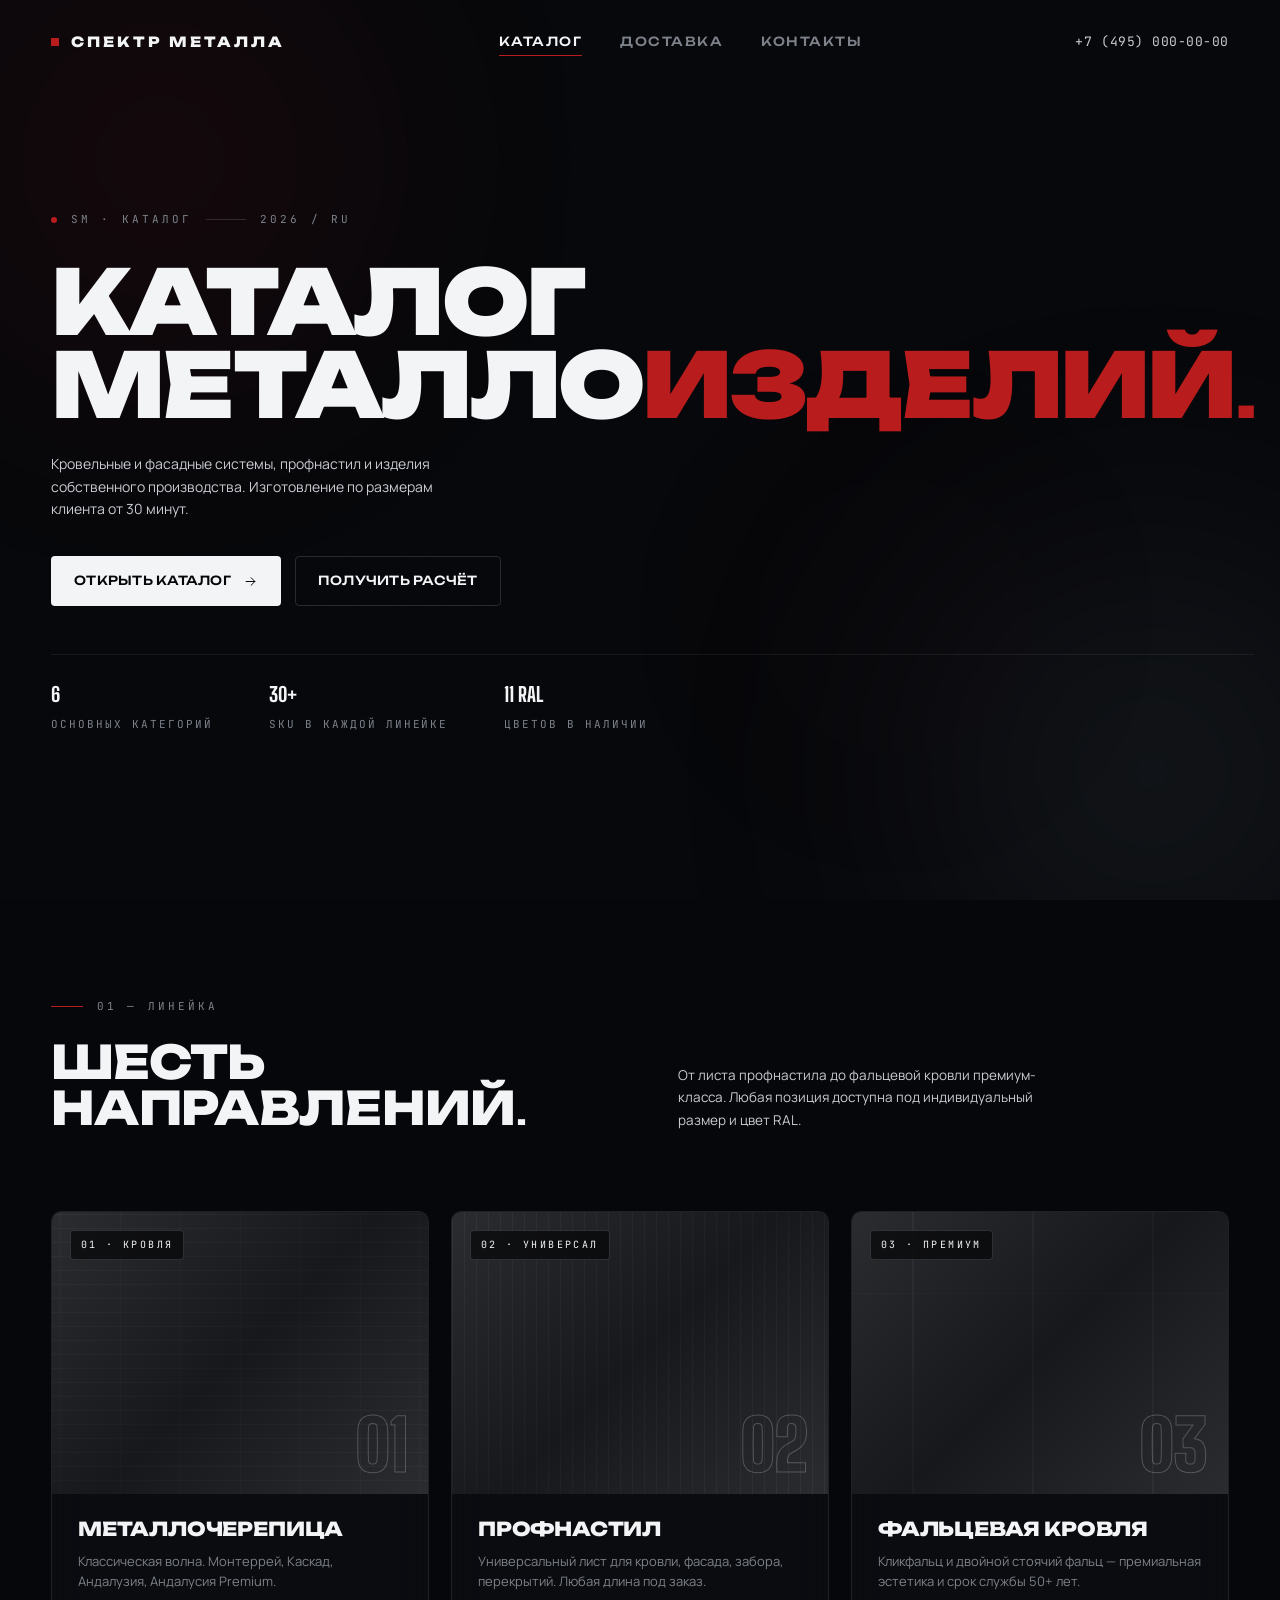
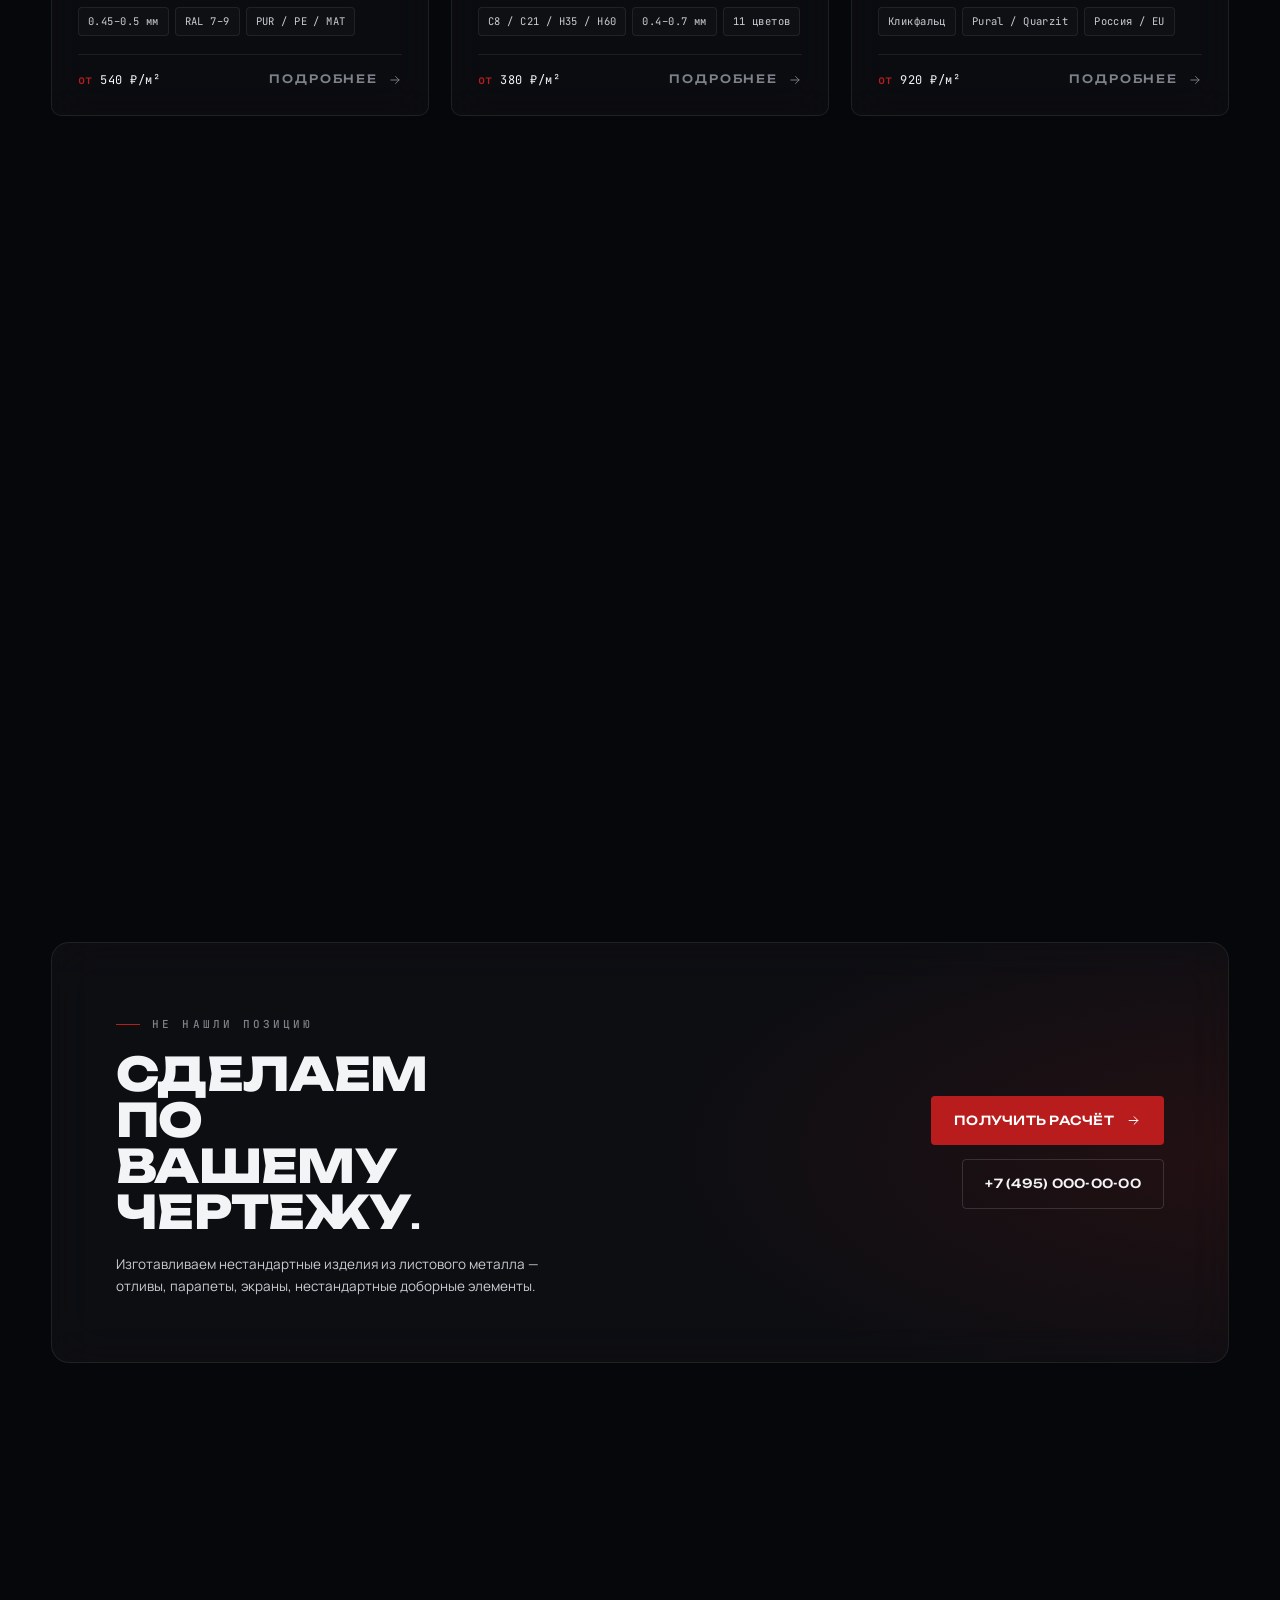
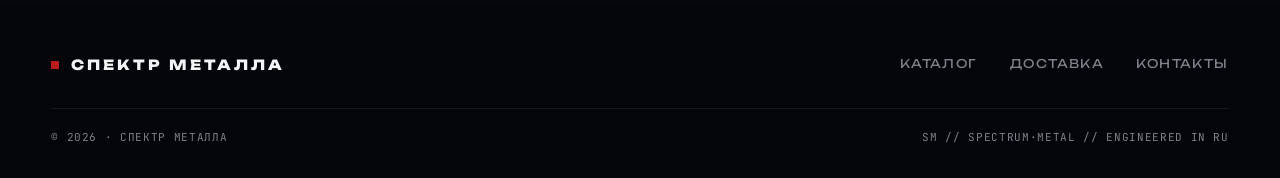
==== catalog.html @ 03350ad4 "Add files via upload" ====
<!doctype html>
<html lang="ru">
<head>
<meta charset="utf-8" />
<meta name="viewport" content="width=device-width, initial-scale=1, viewport-fit=cover" />
<meta name="theme-color" content="#06070a" />
<title>Каталог металлоизделий · Спектр Металла</title>
<meta name="description" content="Каталог: металлочерепица, профнастил, фальцевая кровля, фасадные панели, доборные элементы, водосточные системы. Собственное производство, изготовление от 30 минут." />

<link rel="preconnect" href="https://fonts.googleapis.com">
<link rel="preconnect" href="https://fonts.gstatic.com" crossorigin>
<link href="https://fonts.googleapis.com/css2?family=Big+Shoulders+Display:wght@500;700;800;900&family=Unbounded:wght@400;500;600;700&family=Manrope:wght@300;400;500;600;700&family=JetBrains+Mono:wght@400;500&display=swap" rel="stylesheet">

<style>
/* ════════════════════════════════════════════════════════════════
   ТЕМА  (синхронизируй с index.html для единого визуала)
   ════════════════════════════════════════════════════════════════ */
:root{
  /* surfaces */
  --bg-dark:            #06070a;   /* основной — глубокий почти чёрный */
  --bg-graphite:        #0f1115;   /* следующий уровень глубины */
  --bg-card:            #14171c;   /* фон glass-карточек (за блюром) */
  --bg-near-black:      #04050a;   /* footer */

  /* text */
  --text-on-dark:       #c9ccd2;
  --text-on-dark-bright:#f3f4f6;
  --text-on-dark-dim:   #7d828a;
  --text-on-dark-deep:  #4a4f57;

  /* accent */
  --accent:             #b91c1c;
  --accent-hover:       #dc2626;
  --accent-glow:        rgba(220,38,38,.35);

  /* lines */
  --line:               rgba(255,255,255,.07);
  --line-strong:        rgba(255,255,255,.14);
  --line-glass:         rgba(255,255,255,.08);

  /* type */
  --f-display:          "Big Shoulders Display","Unbounded",system-ui,sans-serif;
  --f-secondary:        "Unbounded","Manrope",system-ui,sans-serif;
  --f-body:             "Manrope",system-ui,sans-serif;
  --f-mono:             "JetBrains Mono",ui-monospace,monospace;

  /* scale */
  --gut:                clamp(20px, 4vw, 80px);
  --section-y:          clamp(80px, 11vw, 180px);
  --r-sm:               4px;
  --r-md:               10px;
  --r-lg:               18px;

  /* easing */
  --ease:               cubic-bezier(.2,.7,.2,1);
  --ease-out:           cubic-bezier(.16,1,.3,1);
}

*{box-sizing:border-box}
html,body{margin:0;padding:0}
html{scroll-behavior:smooth}
body{
  font-family:var(--f-body);font-weight:400;font-size:16px;line-height:1.55;
  color:var(--text-on-dark);
  background:var(--bg-dark);
  -webkit-font-smoothing:antialiased;-moz-osx-font-smoothing:grayscale;
  overflow-x:hidden;text-rendering:optimizeLegibility;
}
img{max-width:100%;display:block}
a{color:inherit;text-decoration:none;transition:color .25s var(--ease)}
button{font-family:inherit;cursor:pointer}

/* ─── BG: floating gradient lights + noise ─── */
.bg-stage{position:fixed;inset:0;z-index:0;pointer-events:none;overflow:hidden}
.bg-stage .glow{
  position:absolute;border-radius:50%;
  filter:blur(120px);opacity:.5;
  will-change:transform;
}
.bg-stage .g1{
  width:55vw;height:55vw;top:-15vw;left:-15vw;
  background:radial-gradient(circle, color-mix(in srgb, var(--accent) 28%, transparent), transparent 60%);
  animation:drift1 28s ease-in-out infinite;
}
.bg-stage .g2{
  width:60vw;height:60vw;bottom:-20vw;right:-20vw;
  background:radial-gradient(circle, color-mix(in srgb, #4b5563 50%, transparent), transparent 60%);
  animation:drift2 36s ease-in-out infinite;
}
.bg-stage .g3{
  width:40vw;height:40vw;top:40%;left:50%;
  background:radial-gradient(circle, color-mix(in srgb, var(--accent) 12%, transparent), transparent 70%);
  animation:drift3 44s ease-in-out infinite;
  opacity:.3;
}
@keyframes drift1{
  0%,100%{transform:translate(0,0) scale(1)}
  50%{transform:translate(8vw,6vw) scale(1.1)}
}
@keyframes drift2{
  0%,100%{transform:translate(0,0) scale(1)}
  50%{transform:translate(-6vw,-4vw) scale(.95)}
}
@keyframes drift3{
  0%,100%{transform:translate(-50%,-50%) scale(1)}
  50%{transform:translate(-40%,-60%) scale(1.15)}
}

body::after{
  content:"";position:fixed;inset:0;z-index:1;pointer-events:none;
  opacity:.06;mix-blend-mode:overlay;
  background-image:url("data:image/svg+xml;utf8,<svg xmlns='http://www.w3.org/2000/svg' width='160' height='160'><filter id='n'><feTurbulence baseFrequency='0.9' numOctaves='2' stitchTiles='stitch'/><feColorMatrix values='0 0 0 0 1  0 0 0 0 1  0 0 0 0 1  0 0 0 .85 0'/></filter><rect width='160' height='160' filter='url(%23n)'/></svg>");
}

.shell{position:relative;z-index:2}
.container{max-width:1440px;margin:0 auto;padding:0 var(--gut)}

/* ─── TYPE ─── */
h1,h2,h3,h4{margin:0;color:var(--text-on-dark-bright);font-weight:600;letter-spacing:-.015em}
h1{
  font-family:var(--f-display);font-weight:900;
  font-size:clamp(40px, 7vw, 104px);line-height:.92;letter-spacing:-.03em;text-transform:uppercase;
}
h2{
  font-family:var(--f-display);font-weight:800;
  font-size:clamp(28px, 3.6vw, 56px);line-height:1;letter-spacing:-.015em;text-transform:uppercase;
}
h3{font-family:var(--f-secondary);font-size:clamp(16px, 1.4vw, 19px);line-height:1.25;font-weight:500}
p{margin:0}

.eyebrow{
  display:inline-flex;align-items:center;gap:12px;
  font-family:var(--f-mono);text-transform:uppercase;font-size:11px;letter-spacing:.28em;
  color:var(--text-on-dark-dim);font-weight:500;
}
.eyebrow::before{content:"";width:24px;height:1px;background:var(--accent)}

.lead{
  font-size:clamp(13.5px,1vw,15.5px);line-height:1.65;max-width:54ch;font-weight:400;
  color:var(--text-on-dark);
}

/* ─── BUTTONS ─── */
.btn{
  position:relative;display:inline-flex;align-items:center;gap:12px;
  padding:14px 22px;border-radius:var(--r-sm);
  font-family:var(--f-secondary);font-weight:500;font-size:12.5px;letter-spacing:.02em;
  border:1px solid transparent;outline:none;
  transition:background .3s var(--ease), color .3s var(--ease), border-color .3s var(--ease), transform .3s var(--ease);
  white-space:nowrap;text-decoration:none;text-transform:uppercase;
}
.btn svg{width:15px;height:15px;flex:0 0 auto;transition:transform .3s var(--ease)}
.btn:hover svg{transform:translateX(3px)}
.btn-primary{background:var(--text-on-dark-bright);color:var(--bg-dark)}
.btn-primary:hover{background:#fff;transform:translateY(-1px)}
.btn-ghost{background:transparent;color:var(--text-on-dark-bright);border-color:var(--line-strong)}
.btn-ghost:hover{border-color:var(--text-on-dark-bright)}
.btn-accent{background:var(--accent);color:#fff}
.btn-accent:hover{background:var(--accent-hover);transform:translateY(-1px)}
.btn-sm{padding:11px 16px;font-size:11.5px}

/* ─── HEADER ─── */
.header{
  position:fixed;top:0;left:0;right:0;z-index:50;padding:22px 0;
  background:transparent;border-bottom:1px solid transparent;
  transition:padding .3s var(--ease), background .3s var(--ease), border-color .3s var(--ease);
}
.header.scrolled{
  padding:14px 0;background:rgba(6,7,10,.78);
  backdrop-filter:blur(16px) saturate(140%);-webkit-backdrop-filter:blur(16px) saturate(140%);
  border-bottom-color:var(--line);
}
.nav{display:flex;align-items:center;justify-content:space-between;gap:24px}
.wordmark{
  font-family:var(--f-display);font-weight:800;font-size:14px;
  letter-spacing:.22em;color:var(--text-on-dark-bright);text-transform:uppercase;
  display:inline-flex;align-items:center;gap:12px;
}
.wordmark::before{content:"";width:8px;height:8px;background:var(--accent);display:inline-block}
.nav-list{display:flex;align-items:center;gap:2px;list-style:none;margin:0;padding:0}
.nav-list a{
  display:inline-block;padding:10px 18px;font-family:var(--f-secondary);
  font-size:12.5px;font-weight:500;color:var(--text-on-dark-dim);
  letter-spacing:.12em;text-transform:uppercase;
}
.nav-list a:hover, .nav-list a.active{color:var(--text-on-dark-bright)}
.nav-list a.active{position:relative}
.nav-list a.active::after{
  content:"";position:absolute;left:18px;right:18px;bottom:5px;height:1px;background:var(--accent);
}
.nav-tel{font-family:var(--f-mono);font-size:13px;color:var(--text-on-dark);letter-spacing:.04em}
.nav-tel:hover{color:var(--text-on-dark-bright)}
.burger{display:none;background:transparent;border:1px solid var(--line-strong);width:42px;height:42px;border-radius:var(--r-sm);color:var(--text-on-dark-bright);align-items:center;justify-content:center}
.burger svg{width:18px;height:18px}

/* ════════════════════════════════════════════════════════════════
   HERO
   ════════════════════════════════════════════════════════════════ */
.hero{
  position:relative;padding:clamp(140px,16vw,220px) 0 clamp(72px,9vw,120px);
  min-height:88vh;display:flex;align-items:center;
}
.hero-inner{
  position:relative;display:grid;grid-template-columns:1.15fr .85fr;
  gap:clamp(40px,7vw,100px);align-items:center;width:100%;
}
.hero-text{position:relative;z-index:3}
.hero-label{
  display:inline-flex;align-items:center;gap:14px;
  font-family:var(--f-mono);font-size:11px;letter-spacing:.28em;
  color:var(--text-on-dark-dim);text-transform:uppercase;margin-bottom:32px;
}
.hero-label .dot{width:6px;height:6px;background:var(--accent);border-radius:50%}
.hero-label .bar{width:40px;height:1px;background:var(--line-strong)}
.hero-title{margin:0 0 28px;color:var(--text-on-dark-bright)}
.hero-title em{font-style:normal;color:var(--accent)}
.hero-desc{
  font-family:var(--f-body);font-size:clamp(14px,.95vw,16px);
  color:var(--text-on-dark);max-width:48ch;line-height:1.6;margin-bottom:36px;
}
.hero-actions{display:flex;flex-wrap:wrap;gap:14px;margin-bottom:48px}
.hero-stats{
  display:flex;gap:24px 56px;flex-wrap:wrap;
  padding-top:24px;border-top:1px solid var(--line);
}
.hero-stats span{display:flex;flex-direction:column;gap:6px;font-family:var(--f-mono);font-size:11px;letter-spacing:.18em;color:var(--text-on-dark-dim);text-transform:uppercase}
.hero-stats b{
  font-family:var(--f-display);font-weight:800;font-size:20px;
  color:var(--text-on-dark-bright);text-transform:none;letter-spacing:-.005em;
}

/* hero viz — industrial render (CSS only) */
.hero-viz{
  position:relative;aspect-ratio:4/5;width:100%;max-width:520px;justify-self:end;
  border-radius:var(--r-md);overflow:hidden;
  box-shadow:0 30px 80px -30px rgba(0,0,0,.7), 0 0 0 1px var(--line);
  will-change:transform;
}
.hero-viz .plate{
  position:absolute;inset:0;
  background:
    linear-gradient(135deg,#2a2c30 0%,#16181c 28%,#34373c 50%,#16181c 72%,#2a2c30 100%);
}
.hero-viz .plate::before{
  content:"";position:absolute;inset:0;
  background:repeating-linear-gradient(90deg, rgba(255,255,255,.04) 0 1px, transparent 1px 3px, rgba(0,0,0,.06) 3px 4px, transparent 4px 6px);
  mix-blend-mode:overlay;opacity:.7;
}
.hero-viz .plate::after{
  content:"";position:absolute;inset:0;
  background:linear-gradient(115deg, transparent 30%, rgba(255,255,255,.04) 47%, rgba(255,255,255,.12) 50%, rgba(255,255,255,.04) 53%, transparent 65%);
  transform:translateX(-110%);
  animation:metalSweep 14s var(--ease) infinite;animation-delay:3s;
}
@keyframes metalSweep{0%,28%{transform:translateX(-110%)}60%,100%{transform:translateX(110%)}}
.hero-viz .accent-bar{position:absolute;left:0;top:0;bottom:0;width:3px;background:var(--accent)}
.hero-viz .edge-top{position:absolute;left:0;right:0;top:0;height:1px;background:linear-gradient(90deg,transparent,rgba(255,255,255,.25) 30%,rgba(255,255,255,.25) 70%,transparent)}
.hero-viz .edge-bot{position:absolute;left:0;right:0;bottom:0;height:1px;background:rgba(0,0,0,.5)}

/* corners */
.hero-viz .corner{position:absolute;width:14px;height:14px;border-color:var(--text-on-dark-bright);opacity:.5}
.hero-viz .corner.tl{top:12px;left:12px;border-top:1px solid;border-left:1px solid}
.hero-viz .corner.tr{top:12px;right:12px;border-top:1px solid;border-right:1px solid}
.hero-viz .corner.bl{bottom:12px;left:12px;border-bottom:1px solid;border-left:1px solid}
.hero-viz .corner.br{bottom:12px;right:12px;border-bottom:1px solid;border-right:1px solid}

.hero-viz .label{position:absolute;font-family:var(--f-mono);font-size:10px;color:rgba(255,255,255,.55);letter-spacing:.24em;text-transform:uppercase}
.hero-viz .label.tl{top:24px;left:32px}
.hero-viz .label.tr{top:24px;right:24px;text-align:right}
.hero-viz .label.bl{bottom:24px;left:32px}
.hero-viz .label.br{bottom:24px;right:24px;text-align:right}

.hero-viz .stamp{
  position:absolute;left:50%;top:50%;transform:translate(-50%,-50%);
  font-family:var(--f-display);font-weight:900;font-size:clamp(36px,5.5vw,80px);
  letter-spacing:.04em;text-transform:uppercase;color:transparent;
  -webkit-text-stroke:1px rgba(255,255,255,.22);text-stroke:1px rgba(255,255,255,.22);
}
.hero-viz .stamp small{display:block;font-size:.22em;letter-spacing:.3em;-webkit-text-stroke:.5px rgba(255,255,255,.4);margin-top:8px}

/* ════════════════════════════════════════════════════════════════
   CATEGORIES GRID
   ════════════════════════════════════════════════════════════════ */
.section{position:relative;padding:var(--section-y) 0}
.section-head{
  display:grid;grid-template-columns:1fr 1fr;gap:clamp(32px,6vw,96px);
  align-items:end;margin-bottom:clamp(48px,7vw,80px);
}
.section-head h2{max-width:14ch}
.section-head .lead{max-width:46ch}
.section-index{
  font-family:var(--f-mono);font-size:11px;letter-spacing:.28em;
  color:var(--text-on-dark-dim);text-transform:uppercase;
  display:inline-flex;align-items:center;gap:14px;margin-bottom:24px;
}
.section-index::before{content:"";width:32px;height:1px;background:var(--accent)}

.grid-cats{
  display:grid;grid-template-columns:repeat(3,1fr);gap:22px;
}

.product{
  position:relative;display:flex;flex-direction:column;
  border-radius:var(--r-md);
  overflow:hidden;
  background:rgba(255,255,255,.025);
  backdrop-filter:blur(20px) saturate(140%);
  -webkit-backdrop-filter:blur(20px) saturate(140%);
  border:1px solid var(--line-glass);
  text-decoration:none;color:inherit;
  transition:transform .5s var(--ease-out), border-color .5s var(--ease-out), background .5s var(--ease-out);
  will-change:transform;
}
.product:hover{
  border-color:color-mix(in srgb, var(--accent) 45%, transparent);
  background:rgba(255,255,255,.04);
}
.product::after{
  /* красный glow при hover */
  content:"";position:absolute;inset:-1px;border-radius:inherit;pointer-events:none;
  box-shadow:0 0 0 0 var(--accent-glow);
  transition:box-shadow .5s var(--ease-out);
}
.product:hover::after{box-shadow:0 20px 60px -20px var(--accent-glow), 0 0 0 1px color-mix(in srgb, var(--accent) 30%, transparent)}

.product-image{
  position:relative;aspect-ratio:4/3;overflow:hidden;
  background:linear-gradient(135deg,#2a2c30 0%,#16181c 50%,#2a2c30 100%);
}
.product-image::before{
  /* специфический паттерн каждой категории через background-position */
  content:"";position:absolute;inset:0;
  background-image:var(--pattern, none);
  background-size:var(--pattern-size, 40px 40px);
  background-position:center;
  opacity:.4;mix-blend-mode:overlay;
  transition:transform .8s var(--ease-out), opacity .6s var(--ease);
}
.product-image::after{
  /* sweep при загрузке */
  content:"";position:absolute;inset:0;
  background:linear-gradient(115deg, transparent 35%, rgba(255,255,255,.06) 50%, transparent 65%);
  transform:translateX(-110%);transition:transform .8s var(--ease-out);
}
.product:hover .product-image::before{transform:scale(1.08);opacity:.6}
.product:hover .product-image::after{transform:translateX(110%)}

.product-image .tag{
  position:absolute;top:18px;left:18px;
  font-family:var(--f-mono);font-size:10px;letter-spacing:.24em;
  color:var(--text-on-dark-bright);text-transform:uppercase;
  padding:6px 10px;background:rgba(0,0,0,.6);backdrop-filter:blur(8px);
  border:1px solid var(--line-strong);border-radius:var(--r-sm);
}
.product-image .num{
  position:absolute;bottom:18px;right:22px;
  font-family:var(--f-display);font-weight:900;font-size:clamp(48px,5.5vw,80px);
  line-height:.85;color:transparent;
  -webkit-text-stroke:1px rgba(255,255,255,.22);text-stroke:1px rgba(255,255,255,.22);
  letter-spacing:-.03em;pointer-events:none;
}

.product-body{
  padding:24px 26px 26px;display:flex;flex-direction:column;gap:12px;flex:1;
}
.product-name{
  font-family:var(--f-display);font-weight:800;font-size:clamp(18px,1.5vw,22px);
  line-height:1.1;color:var(--text-on-dark-bright);text-transform:uppercase;letter-spacing:-.01em;
}
.product-desc{font-size:13px;color:var(--text-on-dark-dim);line-height:1.55;flex:1}
.product-specs{
  display:flex;flex-wrap:wrap;gap:6px;margin-top:4px;
}
.product-specs span{
  font-family:var(--f-mono);font-size:10.5px;letter-spacing:.04em;
  color:var(--text-on-dark);padding:5px 9px;
  border:1px solid var(--line);border-radius:var(--r-sm);
  background:rgba(255,255,255,.02);
}
.product-foot{
  display:flex;justify-content:space-between;align-items:center;gap:14px;
  padding-top:16px;margin-top:6px;border-top:1px solid var(--line);
}
.product-price{font-family:var(--f-mono);font-size:12px;color:var(--text-on-dark-bright);letter-spacing:.04em}
.product-price b{color:var(--accent);font-weight:500}
.product-cta{
  display:inline-flex;align-items:center;gap:10px;
  font-family:var(--f-secondary);font-size:11.5px;font-weight:500;
  letter-spacing:.16em;text-transform:uppercase;color:var(--text-on-dark-dim);
  transition:color .3s var(--ease), gap .3s var(--ease);
}
.product:hover .product-cta{color:var(--accent-hover);gap:14px}
.product-cta svg{width:14px;height:14px}

/* паттерны категорий */
.p-tile-roofing{
  --pattern:repeating-linear-gradient(0deg, transparent 0 12px, rgba(255,255,255,.4) 12px 13px, transparent 13px 14px),
    repeating-linear-gradient(90deg, transparent 0 30px, rgba(255,255,255,.3) 30px 31px, transparent 31px 32px);
  --pattern-size:60px 28px;
}
.p-tile-corrugated{
  --pattern:repeating-linear-gradient(90deg, rgba(255,255,255,.5) 0 1px, transparent 1px 12px);
  --pattern-size:auto;
}
.p-tile-seam{
  --pattern:repeating-linear-gradient(90deg, transparent 0 60px, rgba(255,255,255,.5) 60px 62px, transparent 62px 120px),
    repeating-linear-gradient(0deg, transparent 0 200px, rgba(255,255,255,.3) 200px 201px);
  --pattern-size:auto;
}
.p-tile-facade{
  --pattern:repeating-linear-gradient(0deg, rgba(255,255,255,.4) 0 1px, transparent 1px 40px),
    repeating-linear-gradient(90deg, rgba(255,255,255,.4) 0 1px, transparent 1px 120px);
  --pattern-size:auto;
}
.p-tile-bend{
  --pattern:linear-gradient(135deg, transparent 40%, rgba(255,255,255,.4) 40%, rgba(255,255,255,.4) 41%, transparent 41%, transparent 49%, rgba(255,255,255,.5) 49%, rgba(255,255,255,.5) 50%, transparent 50%);
  --pattern-size:80px 80px;
}
.p-tile-gutter{
  --pattern:radial-gradient(ellipse 80% 30% at 50% 100%, rgba(255,255,255,.5) 0%, transparent 60%);
  --pattern-size:auto;
}

/* ════════════════════════════════════════════════════════════════
   FINAL CTA
   ════════════════════════════════════════════════════════════════ */
.final-cta{
  position:relative;padding:clamp(64px,8vw,120px) 0;
  margin-bottom:var(--section-y);
}
.final-cta-card{
  position:relative;
  border-radius:var(--r-lg);overflow:hidden;
  background:rgba(255,255,255,.03);
  backdrop-filter:blur(24px) saturate(140%);-webkit-backdrop-filter:blur(24px) saturate(140%);
  border:1px solid var(--line-glass);
  padding:clamp(40px,5vw,72px);
  display:grid;grid-template-columns:1.2fr .8fr;gap:48px;align-items:center;
}
.final-cta-card::before{
  content:"";position:absolute;inset:0;pointer-events:none;
  background:radial-gradient(80% 100% at 100% 50%, color-mix(in srgb, var(--accent) 12%, transparent), transparent 60%);
}
.final-cta-card h2{margin:18px 0 18px;max-width:14ch}
.final-cta-actions{display:flex;flex-wrap:wrap;gap:14px;justify-content:flex-end}

/* ════════════════════════════════════════════════════════════════
   FOOTER
   ════════════════════════════════════════════════════════════════ */
.footer{background:var(--bg-near-black);color:var(--text-on-dark-dim);padding:48px 0 32px;position:relative;z-index:2}
.footer-row{display:flex;justify-content:space-between;align-items:center;gap:24px;flex-wrap:wrap}
.footer-nav{display:flex;gap:32px;flex-wrap:wrap;list-style:none;padding:0;margin:0;font-family:var(--f-secondary);font-size:12px;letter-spacing:.12em;text-transform:uppercase}
.footer-nav a{color:var(--text-on-dark-dim)}
.footer-nav a:hover{color:var(--text-on-dark-bright)}
.footer-bot{margin-top:32px;padding-top:20px;border-top:1px solid var(--line);display:flex;justify-content:space-between;align-items:center;gap:24px;flex-wrap:wrap;font-size:11px;color:var(--text-on-dark-dim);font-family:var(--f-mono);letter-spacing:.06em;text-transform:uppercase}

/* ─── REVEAL ─── */
.reveal{opacity:0;transform:translateY(28px);transition:opacity 1.2s var(--ease-out), transform 1.2s var(--ease-out)}
.reveal.in{opacity:1;transform:translateY(0)}
.reveal.d1{transition-delay:.1s}.reveal.d2{transition-delay:.2s}.reveal.d3{transition-delay:.3s}
.reveal.d4{transition-delay:.4s}.reveal.d5{transition-delay:.5s}

/* progress */
.progress{position:fixed;top:0;left:0;right:0;height:1px;z-index:60;pointer-events:none}
.progress span{display:block;height:100%;width:0;background:var(--accent);transition:width .15s linear}

/* ─── RESPONSIVE ─── */
@media (max-width:1100px){
  .grid-cats{grid-template-columns:repeat(2,1fr)}
  .hero-inner,.final-cta-card,.section-head{grid-template-columns:1fr;gap:40px}
  .hero-viz{justify-self:start;max-width:460px}
  .final-cta-actions{justify-content:flex-start}
}
@media (max-width:720px){
  .nav-list,.nav-tel{display:none}
  .burger{display:inline-flex}
  .grid-cats{grid-template-columns:1fr}
  .hero{padding-top:120px;min-height:auto}
  .hero-stats{flex-direction:column;gap:14px}
  .footer-row{flex-direction:column;align-items:flex-start;gap:20px}
}
@media (prefers-reduced-motion:reduce){
  *,*::before,*::after{animation-duration:.001ms !important;transition-duration:.001ms !important}
}
</style>
</head>
<body>

<div class="bg-stage" aria-hidden="true">
  <div class="glow g1"></div>
  <div class="glow g2"></div>
  <div class="glow g3"></div>
</div>

<div class="progress" aria-hidden="true"><span id="progressBar"></span></div>

<!-- HEADER -->
<header class="header" id="header">
  <div class="container nav">
    <a href="index.html" class="wordmark">Спектр Металла</a>
    <nav>
      <ul class="nav-list">
        <li><a href="catalog.html" class="active">Каталог</a></li>
        <li><a href="delivery.html">Доставка</a></li>
        <li><a href="contacts.html">Контакты</a></li>
      </ul>
    </nav>
    <div style="display:flex;align-items:center;gap:20px">
      <a href="tel:+74950000000" class="nav-tel">+7 (495) 000-00-00</a>
      <button class="burger" aria-label="Меню">
        <svg viewBox="0 0 24 24" fill="none" stroke="currentColor" stroke-width="1.6" stroke-linecap="round"><path d="M4 7h16M4 12h16M4 17h16"/></svg>
      </button>
    </div>
  </div>
</header>


<main class="shell" id="top">

  <!-- ════════ HERO ════════ -->
  <section class="hero">
    <div class="container hero-inner">

      <div class="hero-text reveal">
        <div class="hero-label">
          <span class="dot"></span>
          <span>SM · Каталог</span>
          <span class="bar"></span>
          <span>2026 / RU</span>
        </div>
        <h1 class="hero-title">
          Каталог<br/>металло<em>изделий.</em>
        </h1>
        <p class="hero-desc">
          Кровельные и фасадные системы, профнастил и изделия собственного производства. Изготовление по размерам клиента от 30 минут.
        </p>
        <div class="hero-actions">
          <a href="#categories" class="btn btn-primary">
            Открыть каталог
            <svg viewBox="0 0 24 24" fill="none" stroke="currentColor" stroke-width="1.6" stroke-linecap="round" stroke-linejoin="round"><path d="M5 12h14M13 6l6 6-6 6"/></svg>
          </a>
          <a href="contacts.html" class="btn btn-ghost">Получить расчёт</a>
        </div>

        <div class="hero-stats">
          <span><b>6</b>основных категорий</span>
          <span><b>30+</b>SKU в каждой линейке</span>
          <span><b>11 RAL</b>цветов в наличии</span>
        </div>
      </div>

      <div class="hero-viz" id="heroViz" aria-hidden="true">
        <div class="plate"></div>
        <div class="edge-top"></div>
        <div class="edge-bot"></div>
        <div class="accent-bar"></div>
        <span class="corner tl"></span><span class="corner tr"></span>
        <span class="corner bl"></span><span class="corner br"></span>
        <span class="label tl">SM / Каталог</span>
        <span class="label tr">06 категорий<br/>Премиум</span>
        <span class="label bl">Собственное<br/>производство</span>
        <span class="label br">2026 / RU</span>
        <span class="stamp">SM<small>Spectrum · Metal</small></span>
      </div>

    </div>
  </section>


  <!-- ════════ CATEGORIES ════════ -->
  <section class="section" id="categories">
    <div class="container">
      <div class="section-head">
        <div>
          <div class="section-index">01 — Линейка</div>
          <h2 class="reveal">Шесть<br/>направлений.</h2>
        </div>
        <p class="lead reveal d2">От листа профнастила до фальцевой кровли премиум-класса. Любая позиция доступна под индивидуальный размер и цвет RAL.</p>
      </div>

      <div class="grid-cats">

        <a href="contacts.html" class="product reveal">
          <div class="product-image p-tile-roofing">
            <span class="tag">01 · Кровля</span>
            <span class="num">01</span>
          </div>
          <div class="product-body">
            <div class="product-name">Металлочерепица</div>
            <p class="product-desc">Классическая волна. Монтеррей, Каскад, Андалузия, Андалусия Premium.</p>
            <div class="product-specs">
              <span>0.45–0.5 мм</span><span>RAL 7–9</span><span>PUR / PE / MAT</span>
            </div>
            <div class="product-foot">
              <span class="product-price"><b>от</b> 540 ₽/м²</span>
              <span class="product-cta">Подробнее
                <svg viewBox="0 0 24 24" fill="none" stroke="currentColor" stroke-width="1.6" stroke-linecap="round" stroke-linejoin="round"><path d="M5 12h14M13 6l6 6-6 6"/></svg>
              </span>
            </div>
          </div>
        </a>

        <a href="contacts.html" class="product reveal d1">
          <div class="product-image p-tile-corrugated">
            <span class="tag">02 · Универсал</span>
            <span class="num">02</span>
          </div>
          <div class="product-body">
            <div class="product-name">Профнастил</div>
            <p class="product-desc">Универсальный лист для кровли, фасада, забора, перекрытий. Любая длина под заказ.</p>
            <div class="product-specs">
              <span>С8 / С21 / Н35 / Н60</span><span>0.4–0.7 мм</span><span>11 цветов</span>
            </div>
            <div class="product-foot">
              <span class="product-price"><b>от</b> 380 ₽/м²</span>
              <span class="product-cta">Подробнее
                <svg viewBox="0 0 24 24" fill="none" stroke="currentColor" stroke-width="1.6" stroke-linecap="round" stroke-linejoin="round"><path d="M5 12h14M13 6l6 6-6 6"/></svg>
              </span>
            </div>
          </div>
        </a>

        <a href="contacts.html" class="product reveal d2">
          <div class="product-image p-tile-seam">
            <span class="tag">03 · Премиум</span>
            <span class="num">03</span>
          </div>
          <div class="product-body">
            <div class="product-name">Фальцевая кровля</div>
            <p class="product-desc">Кликфальц и двойной стоячий фальц — премиальная эстетика и срок службы 50+ лет.</p>
            <div class="product-specs">
              <span>Кликфальц</span><span>Pural / Quarzit</span><span>Россия / EU</span>
            </div>
            <div class="product-foot">
              <span class="product-price"><b>от</b> 920 ₽/м²</span>
              <span class="product-cta">Подробнее
                <svg viewBox="0 0 24 24" fill="none" stroke="currentColor" stroke-width="1.6" stroke-linecap="round" stroke-linejoin="round"><path d="M5 12h14M13 6l6 6-6 6"/></svg>
              </span>
            </div>
          </div>
        </a>

        <a href="contacts.html" class="product reveal d1">
          <div class="product-image p-tile-facade">
            <span class="tag">04 · Фасад</span>
            <span class="num">04</span>
          </div>
          <div class="product-body">
            <div class="product-name">Фасадные панели</div>
            <p class="product-desc">Сайдинг, линеарные панели, металлокассеты. Замок-захват, длина под заказ.</p>
            <div class="product-specs">
              <span>L-panel / Cassette</span><span>0.5–0.7 мм</span><span>под RAL</span>
            </div>
            <div class="product-foot">
              <span class="product-price"><b>от</b> 690 ₽/м²</span>
              <span class="product-cta">Подробнее
                <svg viewBox="0 0 24 24" fill="none" stroke="currentColor" stroke-width="1.6" stroke-linecap="round" stroke-linejoin="round"><path d="M5 12h14M13 6l6 6-6 6"/></svg>
              </span>
            </div>
          </div>
        </a>

        <a href="contacts.html" class="product reveal d2">
          <div class="product-image p-tile-bend">
            <span class="tag">05 · Доборка</span>
            <span class="num">05</span>
          </div>
          <div class="product-body">
            <div class="product-name">Доборные элементы</div>
            <p class="product-desc">Коньки, ендовы, отливы, планки примыкания, торцевые планки — точная гибка ±0.5°.</p>
            <div class="product-specs">
              <span>Гибка по чертежу</span><span>длина до 12 м</span><span>в цвет кровли</span>
            </div>
            <div class="product-foot">
              <span class="product-price"><b>от</b> 120 ₽/м.п.</span>
              <span class="product-cta">Подробнее
                <svg viewBox="0 0 24 24" fill="none" stroke="currentColor" stroke-width="1.6" stroke-linecap="round" stroke-linejoin="round"><path d="M5 12h14M13 6l6 6-6 6"/></svg>
              </span>
            </div>
          </div>
        </a>

        <a href="contacts.html" class="product reveal d3">
          <div class="product-image p-tile-gutter">
            <span class="tag">06 · Водосток</span>
            <span class="num">06</span>
          </div>
          <div class="product-body">
            <div class="product-name">Водосточные системы</div>
            <p class="product-desc">Полукруглые и прямоугольные сечения. Комплект на крышу: труба, желоб, воронка, крепления.</p>
            <div class="product-specs">
              <span>Ø 125 / 150 мм</span><span>в цвет кровли</span><span>гарантия 15 лет</span>
            </div>
            <div class="product-foot">
              <span class="product-price"><b>от</b> 290 ₽/м.п.</span>
              <span class="product-cta">Подробнее
                <svg viewBox="0 0 24 24" fill="none" stroke="currentColor" stroke-width="1.6" stroke-linecap="round" stroke-linejoin="round"><path d="M5 12h14M13 6l6 6-6 6"/></svg>
              </span>
            </div>
          </div>
        </a>

      </div>
    </div>
  </section>


  <!-- ════════ FINAL CTA ════════ -->
  <section class="final-cta">
    <div class="container">
      <div class="final-cta-card reveal">
        <div>
          <div class="eyebrow">Не нашли позицию</div>
          <h2>Сделаем по<br/>вашему чертежу.</h2>
          <p class="lead" style="margin-top:18px">Изготавливаем нестандартные изделия из листового металла — отливы, парапеты, экраны, нестандартные доборные элементы.</p>
        </div>
        <div class="final-cta-actions">
          <a href="contacts.html" class="btn btn-accent">
            Получить расчёт
            <svg viewBox="0 0 24 24" fill="none" stroke="currentColor" stroke-width="1.6" stroke-linecap="round" stroke-linejoin="round"><path d="M5 12h14M13 6l6 6-6 6"/></svg>
          </a>
          <a href="tel:+74950000000" class="btn btn-ghost">+7 (495) 000-00-00</a>
        </div>
      </div>
    </div>
  </section>


  <!-- ════════ FOOTER ════════ -->
  <footer class="footer">
    <div class="container">
      <div class="footer-row">
        <span class="wordmark">Спектр Металла</span>
        <ul class="footer-nav">
          <li><a href="catalog.html">Каталог</a></li>
          <li><a href="delivery.html">Доставка</a></li>
          <li><a href="contacts.html">Контакты</a></li>
        </ul>
      </div>
      <div class="footer-bot">
        <span>© <span id="yr">2026</span> · Спектр Металла</span>
        <span>SM // SPECTRUM·METAL // ENGINEERED IN RU</span>
      </div>
    </div>
  </footer>

</main>

<script>
document.getElementById('yr').textContent = new Date().getFullYear();

/* progress + header */
const bar = document.getElementById('progressBar');
const header = document.getElementById('header');
function onScroll(){
  const h = document.documentElement;
  const max = h.scrollHeight - h.clientHeight;
  const p = max > 0 ? (h.scrollTop / max) : 0;
  bar.style.width = (p*100).toFixed(2) + '%';
  if(h.scrollTop > 20) header.classList.add('scrolled'); else header.classList.remove('scrolled');
}
document.addEventListener('scroll', onScroll, {passive:true});
onScroll();

/* reveal on scroll */
const io = new IntersectionObserver((entries)=>{
  for(const e of entries){
    if(e.isIntersecting){ e.target.classList.add('in'); io.unobserve(e.target); }
  }
}, {threshold:.12, rootMargin:'0px 0px -60px 0px'});
document.querySelectorAll('.reveal').forEach(el=>io.observe(el));

/* hero parallax — slow mouse follow */
const viz = document.getElementById('heroViz');
if (viz) {
  let raf = 0, tx = 0, ty = 0;
  document.querySelector('.hero').addEventListener('mousemove', (e) => {
    const r = viz.getBoundingClientRect();
    tx = ((e.clientX - r.left - r.width/2) / r.width) * 8;
    ty = ((e.clientY - r.top - r.height/2) / r.height) * 8;
    if (!raf) raf = requestAnimationFrame(apply);
  });
  function apply(){ raf = 0; viz.style.transform = `translate(${tx}px, ${ty}px)`; }
}

/* hover tilt on category cards */
document.querySelectorAll('.product').forEach(card => {
  card.addEventListener('mousemove', (e) => {
    const r = card.getBoundingClientRect();
    const x = (e.clientX - r.left) / r.width - .5;
    const y = (e.clientY - r.top) / r.height - .5;
    card.style.transform = `translateY(-6px) perspective(1000px) rotateY(${x*2.5}deg) rotateX(${-y*2.5}deg)`;
  });
  card.addEventListener('mouseleave', () => { card.style.transform = ''; });
});

/* smooth anchor scroll */
document.querySelectorAll('a[href^="#"]').forEach(a => {
  a.addEventListener('click', (e) => {
    const id = a.getAttribute('href');
    if (id.length < 2) return;
    const el = document.querySelector(id);
    if (!el) return;
    e.preventDefault();
    const y = el.getBoundingClientRect().top + window.scrollY - 80;
    window.scrollTo({top: y, behavior: 'smooth'});
  });
});
</script>

</body>
</html>
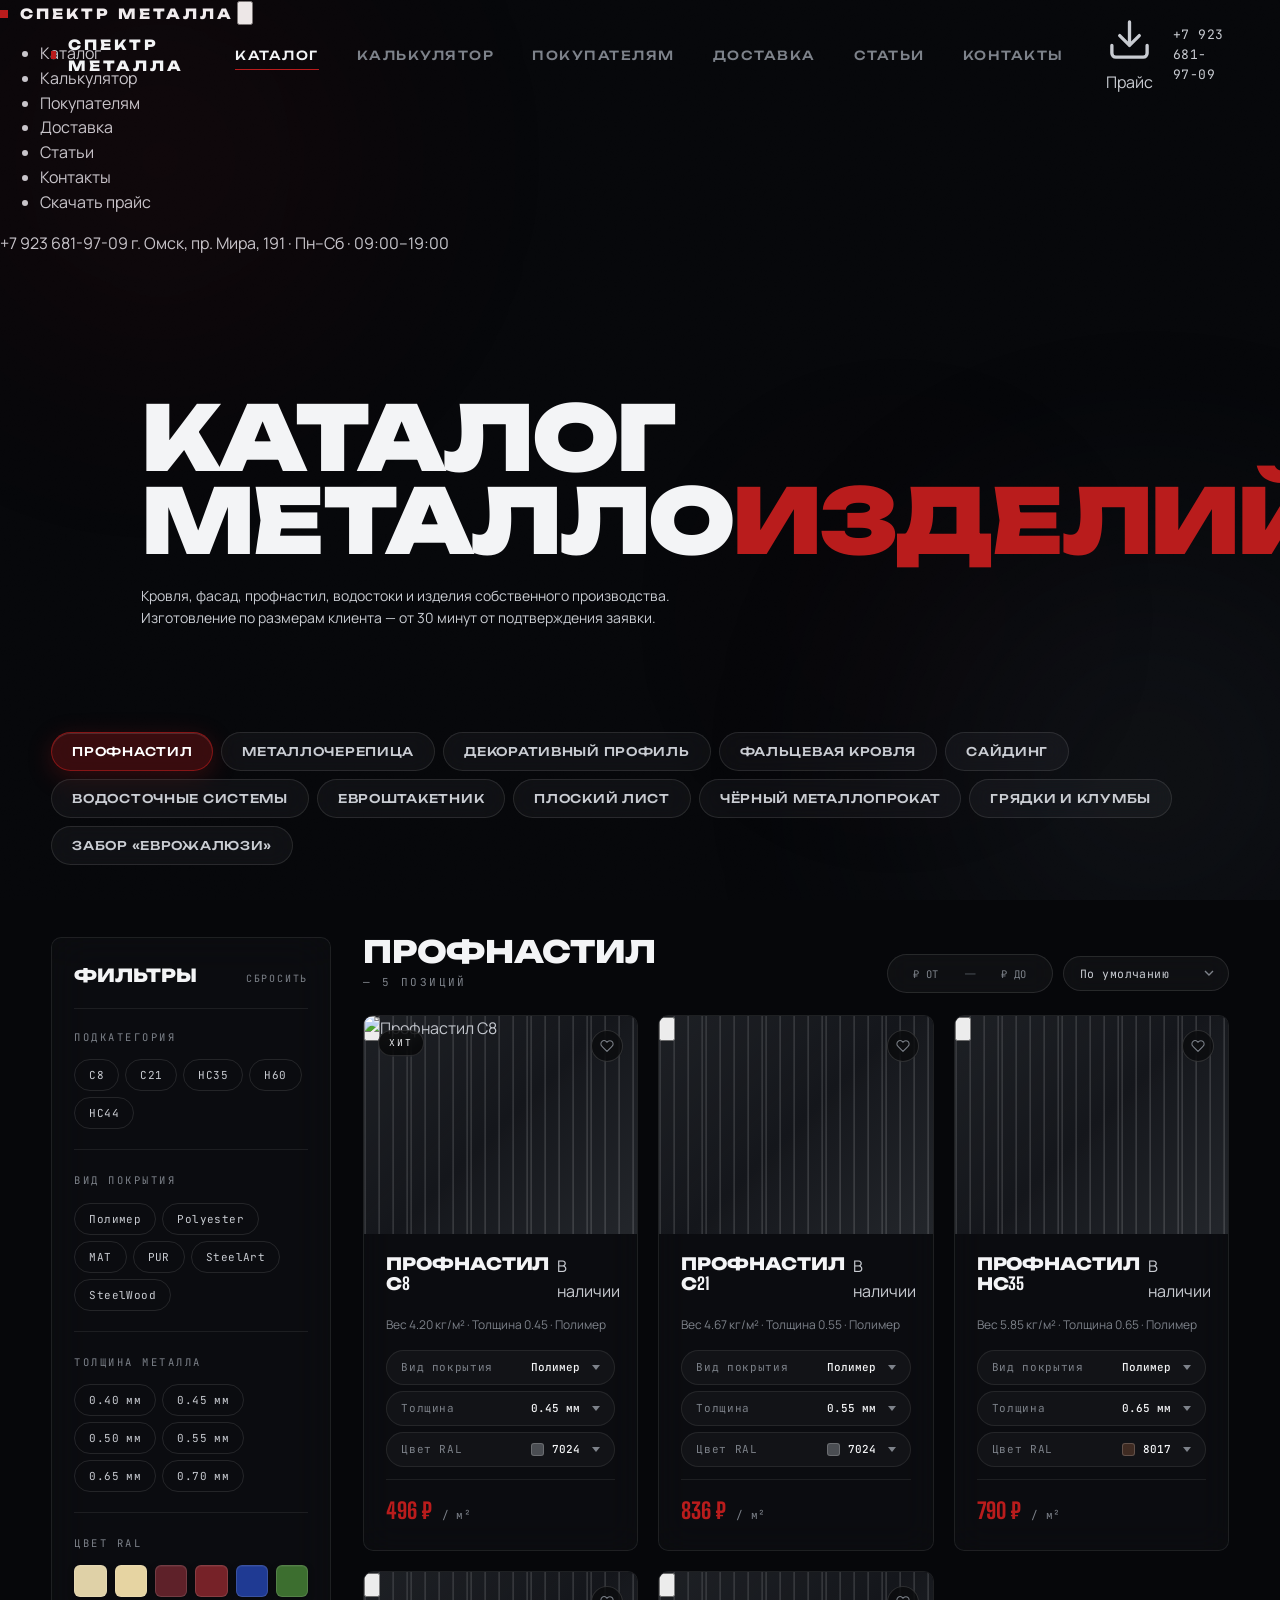
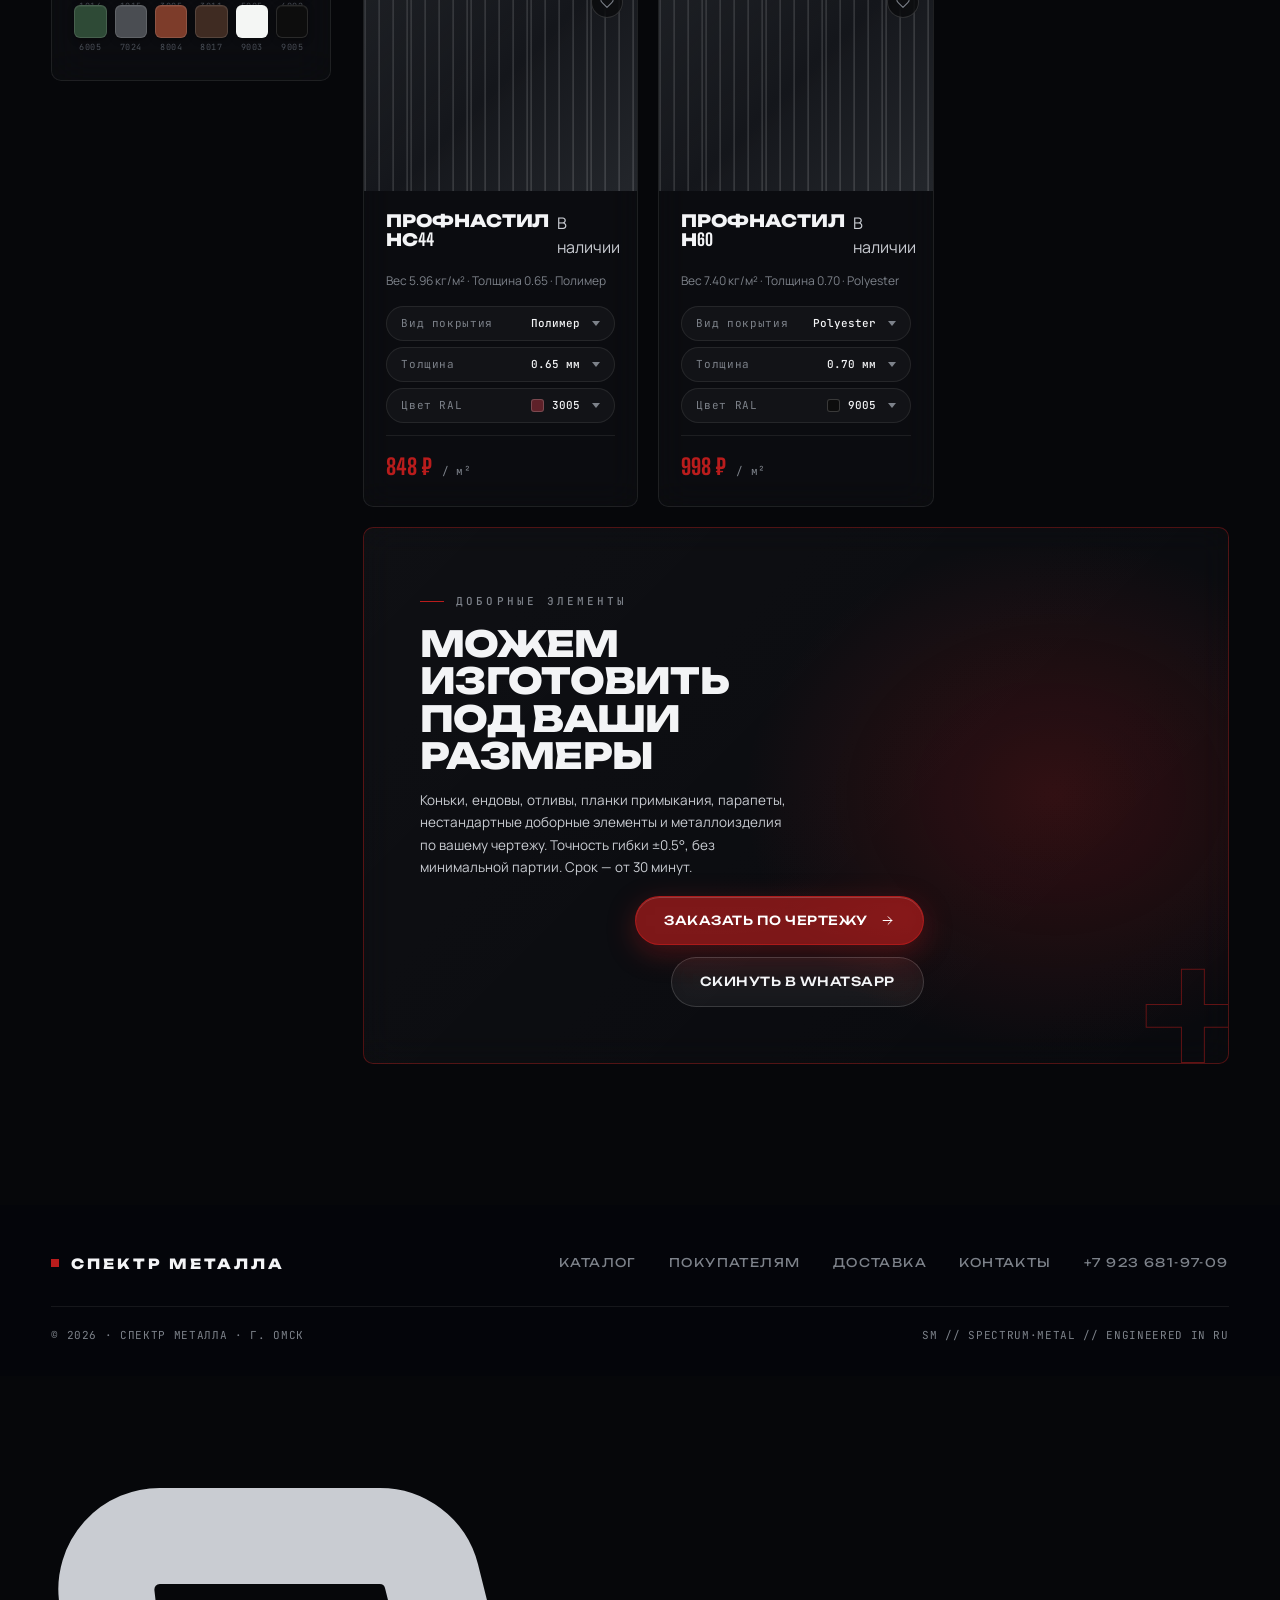
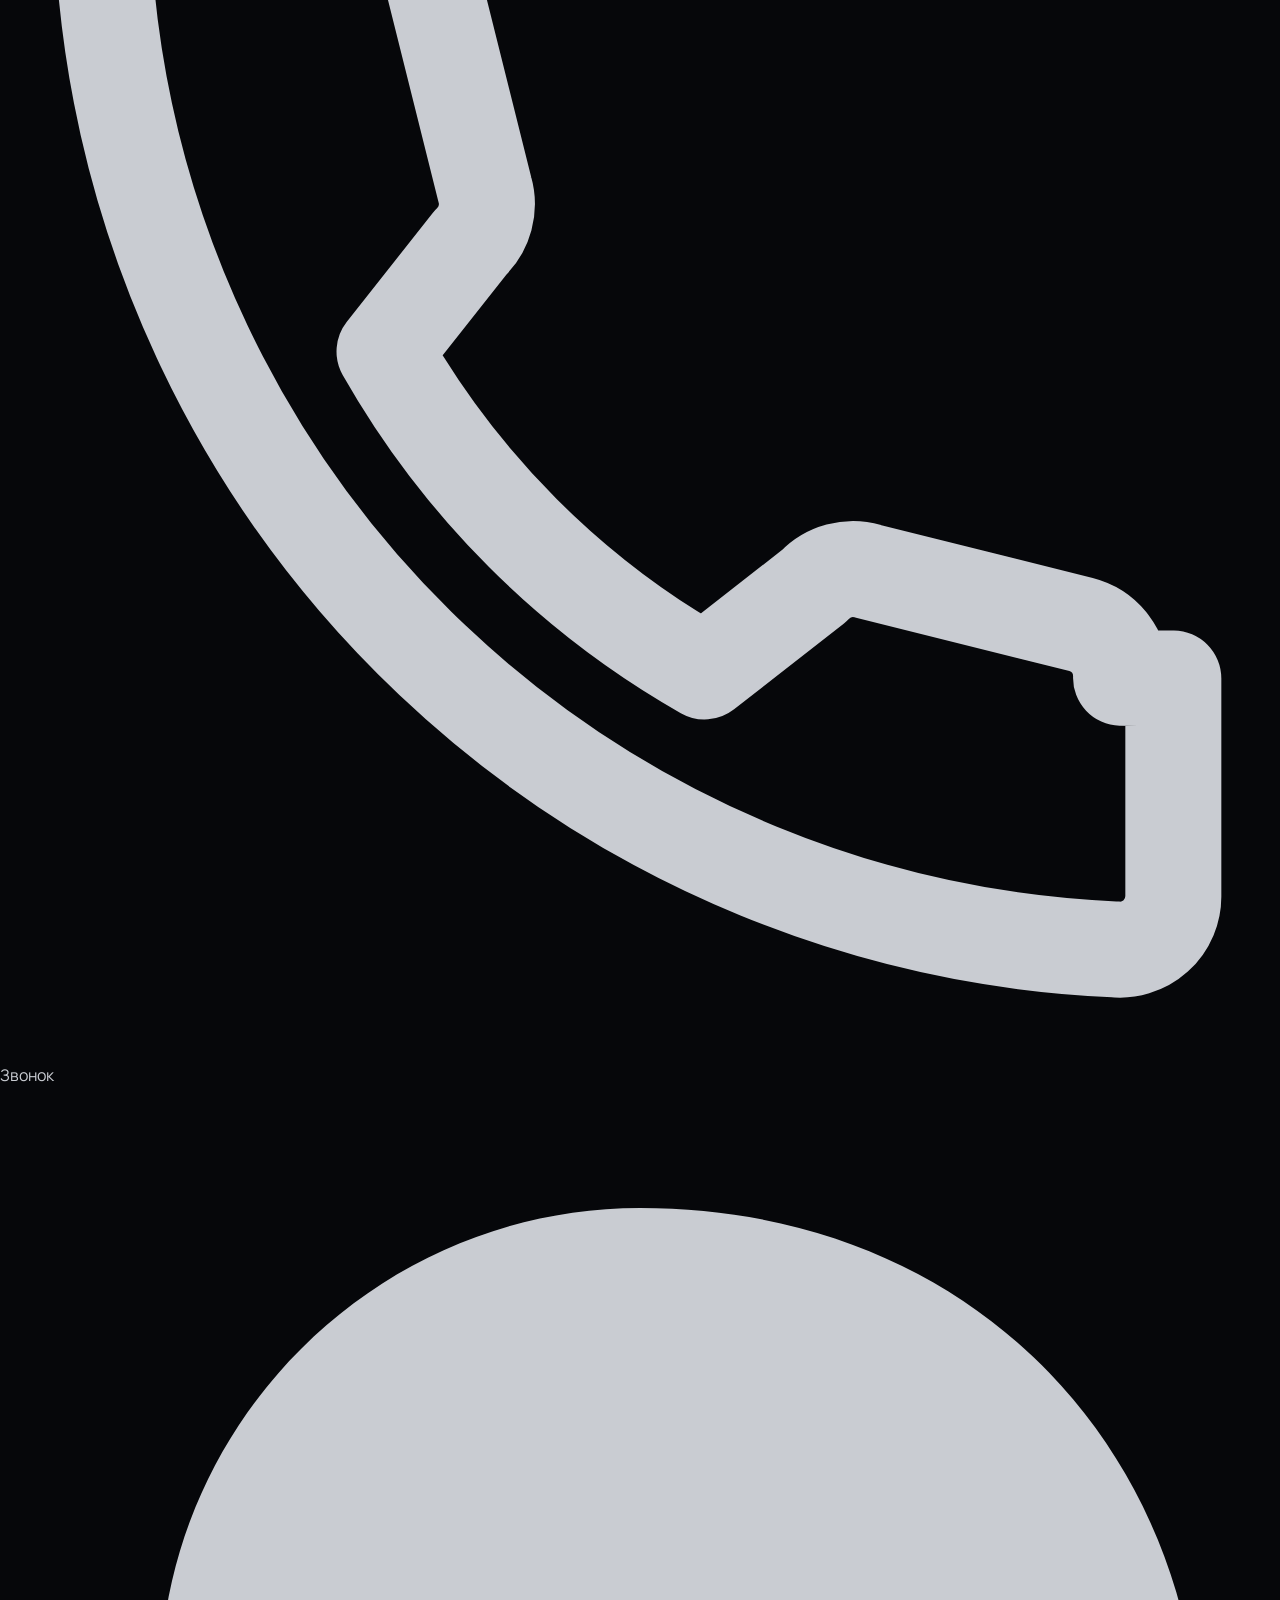
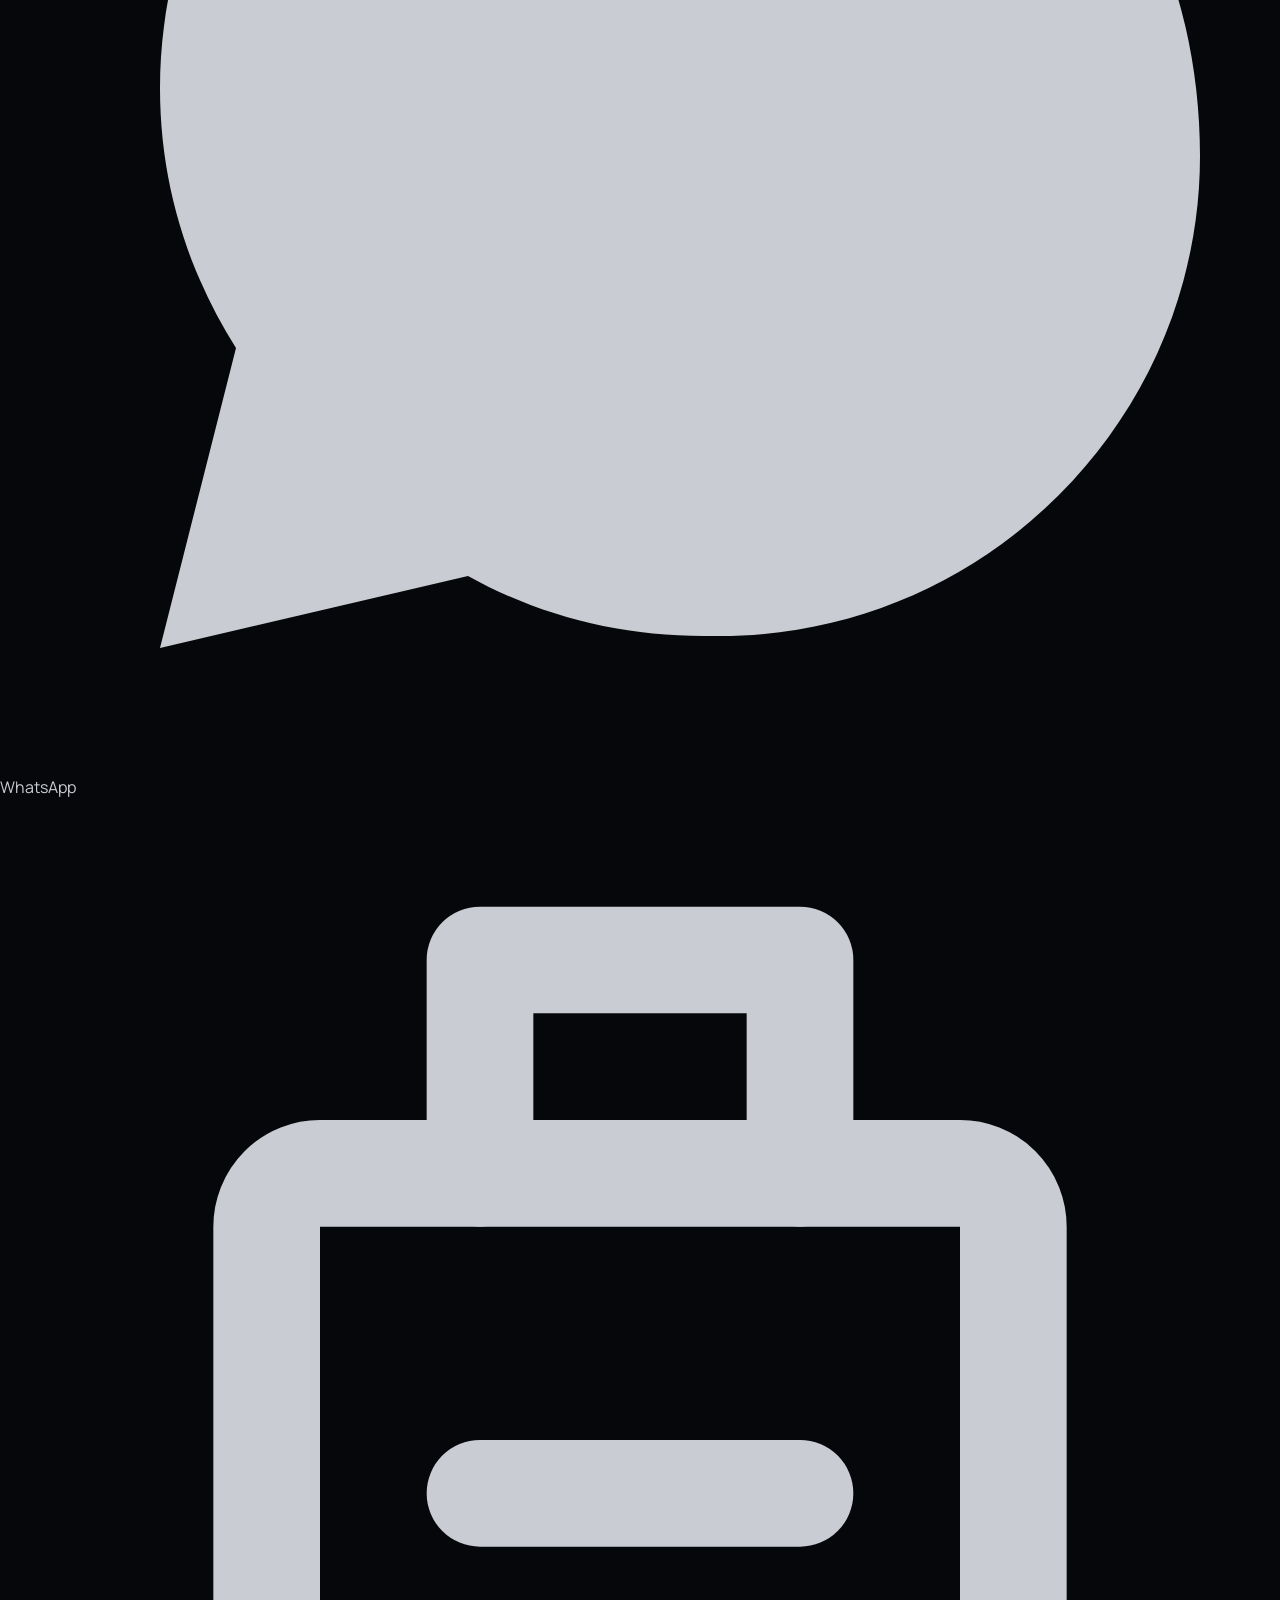
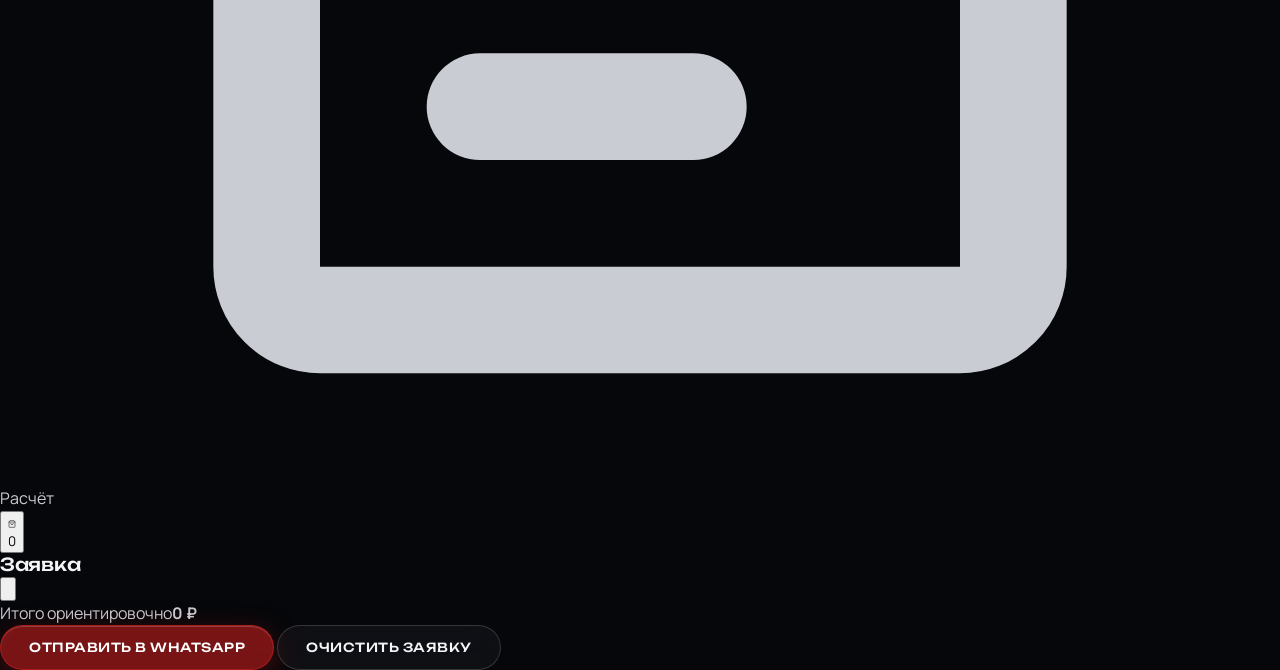
==== commit 59eb7135: "Add files via upload" ====
--- a/catalog.html
+++ b/catalog.html
@@ -4,64 +4,34 @@
 <meta charset="utf-8" />
 <meta name="viewport" content="width=device-width, initial-scale=1, viewport-fit=cover" />
 <meta name="theme-color" content="#06070a" />
-<title>Каталог металлоизделий · Спектр Металла</title>
-<meta name="description" content="Каталог: металлочерепица, профнастил, фальцевая кровля, фасадные панели, доборные элементы, водосточные системы. Собственное производство, изготовление от 30 минут." />
+<title>Каталог · Спектр Металла</title>
+<meta name="description" content="Каталог: профнастил, металлочерепица, фальцевая кровля, сайдинг, декоративный профиль, водосточные системы, евроштакетник, плоский лист, чёрный металлопрокат." />
 
 <link rel="preconnect" href="https://fonts.googleapis.com">
 <link rel="preconnect" href="https://fonts.gstatic.com" crossorigin>
 <link href="https://fonts.googleapis.com/css2?family=Big+Shoulders+Display:wght@500;700;800;900&family=Unbounded:wght@400;500;600;700&family=Manrope:wght@300;400;500;600;700&family=JetBrains+Mono:wght@400;500&display=swap" rel="stylesheet">
 
 <style>
-/* ════════════════════════════════════════════════════════════════
-   ТЕМА  (синхронизируй с index.html для единого визуала)
-   ════════════════════════════════════════════════════════════════ */
+/* ════════ ТЕМА (синхронизируй с index.html и другими) ════════ */
 :root{
-  /* surfaces */
-  --bg-dark:            #06070a;   /* основной — глубокий почти чёрный */
-  --bg-graphite:        #0f1115;   /* следующий уровень глубины */
-  --bg-card:            #14171c;   /* фон glass-карточек (за блюром) */
-  --bg-near-black:      #04050a;   /* footer */
-
-  /* text */
-  --text-on-dark:       #c9ccd2;
-  --text-on-dark-bright:#f3f4f6;
-  --text-on-dark-dim:   #7d828a;
-  --text-on-dark-deep:  #4a4f57;
-
-  /* accent */
-  --accent:             #b91c1c;
-  --accent-hover:       #dc2626;
-  --accent-glow:        rgba(220,38,38,.35);
-
-  /* lines */
-  --line:               rgba(255,255,255,.07);
-  --line-strong:        rgba(255,255,255,.14);
-  --line-glass:         rgba(255,255,255,.08);
-
-  /* type */
-  --f-display:          "Big Shoulders Display","Unbounded",system-ui,sans-serif;
-  --f-secondary:        "Unbounded","Manrope",system-ui,sans-serif;
-  --f-body:             "Manrope",system-ui,sans-serif;
-  --f-mono:             "JetBrains Mono",ui-monospace,monospace;
-
-  /* scale */
-  --gut:                clamp(20px, 4vw, 80px);
-  --section-y:          clamp(80px, 11vw, 180px);
-  --r-sm:               4px;
-  --r-md:               10px;
-  --r-lg:               18px;
-
-  /* easing */
-  --ease:               cubic-bezier(.2,.7,.2,1);
-  --ease-out:           cubic-bezier(.16,1,.3,1);
+  --bg-dark:#06070a;--bg-graphite:#0f1115;--bg-card:#14171c;--bg-near-black:#04050a;
+  --text-on-dark:#c9ccd2;--text-on-dark-bright:#f3f4f6;--text-on-dark-dim:#7d828a;--text-on-dark-deep:#4a4f57;
+  --accent:#b91c1c;--accent-hover:#dc2626;--accent-glow:rgba(220,38,38,.35);
+  --line:rgba(255,255,255,.07);--line-strong:rgba(255,255,255,.14);--line-glass:rgba(255,255,255,.08);
+  --f-display:"Big Shoulders Display","Unbounded",system-ui,sans-serif;
+  --f-secondary:"Unbounded","Manrope",system-ui,sans-serif;
+  --f-body:"Manrope",system-ui,sans-serif;
+  --f-mono:"JetBrains Mono",ui-monospace,monospace;
+  --gut:clamp(20px,4vw,80px);--section-y:clamp(80px,11vw,180px);
+  --r-sm:4px;--r-md:10px;--r-lg:18px;
+  --ease:cubic-bezier(.2,.7,.2,1);--ease-out:cubic-bezier(.16,1,.3,1);
 }
 
 *{box-sizing:border-box}
 html,body{margin:0;padding:0}
 html{scroll-behavior:smooth}
 body{
-  font-family:var(--f-body);font-weight:400;font-size:16px;line-height:1.55;
-  color:var(--text-on-dark);
+  font-family:var(--f-body);font-size:16px;line-height:1.55;color:var(--text-on-dark);
   background:var(--bg-dark);
   -webkit-font-smoothing:antialiased;-moz-osx-font-smoothing:grayscale;
   overflow-x:hidden;text-rendering:optimizeLegibility;
@@ -70,383 +40,267 @@
 a{color:inherit;text-decoration:none;transition:color .25s var(--ease)}
 button{font-family:inherit;cursor:pointer}
 
-/* ─── BG: floating gradient lights + noise ─── */
+/* ─── BG ─── */
 .bg-stage{position:fixed;inset:0;z-index:0;pointer-events:none;overflow:hidden}
-.bg-stage .glow{
-  position:absolute;border-radius:50%;
-  filter:blur(120px);opacity:.5;
-  will-change:transform;
-}
-.bg-stage .g1{
-  width:55vw;height:55vw;top:-15vw;left:-15vw;
-  background:radial-gradient(circle, color-mix(in srgb, var(--accent) 28%, transparent), transparent 60%);
-  animation:drift1 28s ease-in-out infinite;
-}
-.bg-stage .g2{
-  width:60vw;height:60vw;bottom:-20vw;right:-20vw;
-  background:radial-gradient(circle, color-mix(in srgb, #4b5563 50%, transparent), transparent 60%);
-  animation:drift2 36s ease-in-out infinite;
-}
-.bg-stage .g3{
-  width:40vw;height:40vw;top:40%;left:50%;
-  background:radial-gradient(circle, color-mix(in srgb, var(--accent) 12%, transparent), transparent 70%);
-  animation:drift3 44s ease-in-out infinite;
-  opacity:.3;
-}
-@keyframes drift1{
-  0%,100%{transform:translate(0,0) scale(1)}
-  50%{transform:translate(8vw,6vw) scale(1.1)}
-}
-@keyframes drift2{
-  0%,100%{transform:translate(0,0) scale(1)}
-  50%{transform:translate(-6vw,-4vw) scale(.95)}
-}
-@keyframes drift3{
-  0%,100%{transform:translate(-50%,-50%) scale(1)}
-  50%{transform:translate(-40%,-60%) scale(1.15)}
-}
-
-body::after{
-  content:"";position:fixed;inset:0;z-index:1;pointer-events:none;
-  opacity:.06;mix-blend-mode:overlay;
-  background-image:url("data:image/svg+xml;utf8,<svg xmlns='http://www.w3.org/2000/svg' width='160' height='160'><filter id='n'><feTurbulence baseFrequency='0.9' numOctaves='2' stitchTiles='stitch'/><feColorMatrix values='0 0 0 0 1  0 0 0 0 1  0 0 0 0 1  0 0 0 .85 0'/></filter><rect width='160' height='160' filter='url(%23n)'/></svg>");
-}
+.bg-stage .glow{position:absolute;border-radius:50%;filter:blur(120px);opacity:.4;will-change:transform}
+.bg-stage .g1{width:55vw;height:55vw;top:-15vw;left:-15vw;background:radial-gradient(circle, color-mix(in srgb, var(--accent) 26%, transparent), transparent 60%);animation:drift1 28s ease-in-out infinite}
+.bg-stage .g2{width:60vw;height:60vw;bottom:-20vw;right:-20vw;background:radial-gradient(circle, color-mix(in srgb, #4b5563 50%, transparent), transparent 60%);animation:drift2 36s ease-in-out infinite}
+.bg-stage .g3{width:40vw;height:40vw;top:40%;left:50%;background:radial-gradient(circle, color-mix(in srgb, var(--accent) 12%, transparent), transparent 70%);animation:drift3 44s ease-in-out infinite;opacity:.28}
+@keyframes drift1{0%,100%{transform:translate(0,0) scale(1)}50%{transform:translate(8vw,6vw) scale(1.1)}}
+@keyframes drift2{0%,100%{transform:translate(0,0) scale(1)}50%{transform:translate(-6vw,-4vw) scale(.95)}}
+@keyframes drift3{0%,100%{transform:translate(-50%,-50%) scale(1)}50%{transform:translate(-40%,-60%) scale(1.15)}}
+body::after{content:"";position:fixed;inset:0;z-index:1;pointer-events:none;opacity:.06;mix-blend-mode:overlay;background-image:url("data:image/svg+xml;utf8,<svg xmlns='http://www.w3.org/2000/svg' width='160' height='160'><filter id='n'><feTurbulence baseFrequency='0.9' numOctaves='2' stitchTiles='stitch'/><feColorMatrix values='0 0 0 0 1  0 0 0 0 1  0 0 0 0 1  0 0 0 .85 0'/></filter><rect width='160' height='160' filter='url(%23n)'/></svg>")}
 
 .shell{position:relative;z-index:2}
 .container{max-width:1440px;margin:0 auto;padding:0 var(--gut)}
 
 /* ─── TYPE ─── */
 h1,h2,h3,h4{margin:0;color:var(--text-on-dark-bright);font-weight:600;letter-spacing:-.015em}
-h1{
-  font-family:var(--f-display);font-weight:900;
-  font-size:clamp(40px, 7vw, 104px);line-height:.92;letter-spacing:-.03em;text-transform:uppercase;
-}
-h2{
-  font-family:var(--f-display);font-weight:800;
-  font-size:clamp(28px, 3.6vw, 56px);line-height:1;letter-spacing:-.015em;text-transform:uppercase;
-}
-h3{font-family:var(--f-secondary);font-size:clamp(16px, 1.4vw, 19px);line-height:1.25;font-weight:500}
+h1{font-family:var(--f-display);font-weight:900;font-size:clamp(40px,7vw,104px);line-height:.92;letter-spacing:-.03em;text-transform:uppercase}
+h2{font-family:var(--f-display);font-weight:800;font-size:clamp(28px,3.6vw,56px);line-height:1;letter-spacing:-.015em;text-transform:uppercase}
+h3{font-family:var(--f-secondary);font-size:clamp(16px,1.4vw,19px);line-height:1.25;font-weight:500}
 p{margin:0}
 
-.eyebrow{
-  display:inline-flex;align-items:center;gap:12px;
-  font-family:var(--f-mono);text-transform:uppercase;font-size:11px;letter-spacing:.28em;
-  color:var(--text-on-dark-dim);font-weight:500;
-}
+.eyebrow{display:inline-flex;align-items:center;gap:12px;font-family:var(--f-mono);text-transform:uppercase;font-size:11px;letter-spacing:.28em;color:var(--text-on-dark-dim);font-weight:500}
 .eyebrow::before{content:"";width:24px;height:1px;background:var(--accent)}
-
-.lead{
-  font-size:clamp(13.5px,1vw,15.5px);line-height:1.65;max-width:54ch;font-weight:400;
-  color:var(--text-on-dark);
-}
-
-/* ─── BUTTONS ─── */
+.lead{font-size:clamp(13.5px,1vw,15.5px);line-height:1.65;max-width:54ch;font-weight:400;color:var(--text-on-dark)}
+
+/* ─── BUTTONS — pill + glass (синхронизированы с другими страницами) ─── */
 .btn{
   position:relative;display:inline-flex;align-items:center;gap:12px;
-  padding:14px 22px;border-radius:var(--r-sm);
-  font-family:var(--f-secondary);font-weight:500;font-size:12.5px;letter-spacing:.02em;
+  padding:14px 28px;border-radius:999px;
+  font-family:var(--f-secondary);font-weight:500;font-size:12.5px;letter-spacing:.04em;
   border:1px solid transparent;outline:none;
-  transition:background .3s var(--ease), color .3s var(--ease), border-color .3s var(--ease), transform .3s var(--ease);
+  transition:background .35s var(--ease), color .35s var(--ease), border-color .35s var(--ease), transform .3s var(--ease), box-shadow .35s var(--ease);
   white-space:nowrap;text-decoration:none;text-transform:uppercase;
+  backdrop-filter:blur(14px) saturate(160%);-webkit-backdrop-filter:blur(14px) saturate(160%);
 }
 .btn svg{width:15px;height:15px;flex:0 0 auto;transition:transform .3s var(--ease)}
 .btn:hover svg{transform:translateX(3px)}
-.btn-primary{background:var(--text-on-dark-bright);color:var(--bg-dark)}
-.btn-primary:hover{background:#fff;transform:translateY(-1px)}
-.btn-ghost{background:transparent;color:var(--text-on-dark-bright);border-color:var(--line-strong)}
-.btn-ghost:hover{border-color:var(--text-on-dark-bright)}
-.btn-accent{background:var(--accent);color:#fff}
-.btn-accent:hover{background:var(--accent-hover);transform:translateY(-1px)}
-.btn-sm{padding:11px 16px;font-size:11.5px}
+.btn-primary{background:rgba(243,244,246,.14);color:var(--text-on-dark-bright);border-color:rgba(255,255,255,.22);box-shadow:inset 0 1px 0 rgba(255,255,255,.12),0 6px 24px rgba(0,0,0,.25)}
+.btn-primary:hover{background:rgba(243,244,246,.24);border-color:rgba(255,255,255,.4);transform:translateY(-1px)}
+.btn-accent{background:color-mix(in srgb, var(--accent) 65%, transparent);color:#fff;border-color:color-mix(in srgb, var(--accent) 80%, transparent);box-shadow:inset 0 1px 0 rgba(255,255,255,.18),0 8px 28px color-mix(in srgb, var(--accent) 35%, transparent)}
+.btn-accent:hover{background:color-mix(in srgb, var(--accent-hover) 80%, transparent);border-color:var(--accent-hover);transform:translateY(-1px);box-shadow:inset 0 1px 0 rgba(255,255,255,.22),0 12px 32px color-mix(in srgb, var(--accent) 45%, transparent)}
+.btn-ghost{background:rgba(255,255,255,.04);color:var(--text-on-dark-bright);border-color:rgba(255,255,255,.16)}
+.btn-ghost:hover{background:rgba(255,255,255,.08);border-color:rgba(255,255,255,.32)}
+.btn-sm{padding:11px 22px;font-size:11.5px}
 
 /* ─── HEADER ─── */
-.header{
-  position:fixed;top:0;left:0;right:0;z-index:50;padding:22px 0;
-  background:transparent;border-bottom:1px solid transparent;
-  transition:padding .3s var(--ease), background .3s var(--ease), border-color .3s var(--ease);
-}
-.header.scrolled{
-  padding:14px 0;background:rgba(6,7,10,.78);
-  backdrop-filter:blur(16px) saturate(140%);-webkit-backdrop-filter:blur(16px) saturate(140%);
-  border-bottom-color:var(--line);
-}
+.header{position:fixed;top:0;left:0;right:0;z-index:50;padding:16px 0;background:transparent;border-bottom:1px solid transparent;transition:padding .3s var(--ease), background .3s var(--ease), border-color .3s var(--ease)}
+.header.scrolled{padding:10px 0;background:rgba(6,7,10,.82);backdrop-filter:blur(16px) saturate(140%);-webkit-backdrop-filter:blur(16px) saturate(140%);border-bottom-color:var(--line)}
 .nav{display:flex;align-items:center;justify-content:space-between;gap:24px}
-.wordmark{
-  font-family:var(--f-display);font-weight:800;font-size:14px;
-  letter-spacing:.22em;color:var(--text-on-dark-bright);text-transform:uppercase;
-  display:inline-flex;align-items:center;gap:12px;
-}
+.wordmark{font-family:var(--f-display);font-weight:800;font-size:14px;letter-spacing:.22em;color:var(--text-on-dark-bright);text-transform:uppercase;display:inline-flex;align-items:center;gap:12px}
 .wordmark::before{content:"";width:8px;height:8px;background:var(--accent);display:inline-block}
 .nav-list{display:flex;align-items:center;gap:2px;list-style:none;margin:0;padding:0}
-.nav-list a{
-  display:inline-block;padding:10px 18px;font-family:var(--f-secondary);
-  font-size:12.5px;font-weight:500;color:var(--text-on-dark-dim);
-  letter-spacing:.12em;text-transform:uppercase;
-}
+.nav-list a{display:inline-block;padding:10px 18px;font-family:var(--f-secondary);font-size:12.5px;font-weight:500;color:var(--text-on-dark-dim);letter-spacing:.12em;text-transform:uppercase;position:relative}
 .nav-list a:hover, .nav-list a.active{color:var(--text-on-dark-bright)}
-.nav-list a.active{position:relative}
-.nav-list a.active::after{
-  content:"";position:absolute;left:18px;right:18px;bottom:5px;height:1px;background:var(--accent);
-}
+.nav-list a.active::after{content:"";position:absolute;left:18px;right:18px;bottom:5px;height:1px;background:var(--accent)}
 .nav-tel{font-family:var(--f-mono);font-size:13px;color:var(--text-on-dark);letter-spacing:.04em}
 .nav-tel:hover{color:var(--text-on-dark-bright)}
 .burger{display:none;background:transparent;border:1px solid var(--line-strong);width:42px;height:42px;border-radius:var(--r-sm);color:var(--text-on-dark-bright);align-items:center;justify-content:center}
 .burger svg{width:18px;height:18px}
 
-/* ════════════════════════════════════════════════════════════════
-   HERO
-   ════════════════════════════════════════════════════════════════ */
-.hero{
-  position:relative;padding:clamp(140px,16vw,220px) 0 clamp(72px,9vw,120px);
-  min-height:88vh;display:flex;align-items:center;
-}
-.hero-inner{
-  position:relative;display:grid;grid-template-columns:1.15fr .85fr;
-  gap:clamp(40px,7vw,100px);align-items:center;width:100%;
-}
-.hero-text{position:relative;z-index:3}
-.hero-label{
-  display:inline-flex;align-items:center;gap:14px;
-  font-family:var(--f-mono);font-size:11px;letter-spacing:.28em;
-  color:var(--text-on-dark-dim);text-transform:uppercase;margin-bottom:32px;
-}
+/* ════════ HERO — компактный ════════ */
+.hero{position:relative;padding:clamp(96px,11vw,160px) 0 clamp(40px,5vw,72px);display:flex;align-items:center}
+.hero-inner{position:relative;display:block;width:100%;max-width:1100px}
+.hero-label{display:inline-flex;align-items:center;gap:14px;font-family:var(--f-mono);font-size:11px;letter-spacing:.28em;color:var(--text-on-dark-dim);text-transform:uppercase;margin-bottom:28px}
 .hero-label .dot{width:6px;height:6px;background:var(--accent);border-radius:50%}
 .hero-label .bar{width:40px;height:1px;background:var(--line-strong)}
-.hero-title{margin:0 0 28px;color:var(--text-on-dark-bright)}
+.hero-title{margin:0 0 24px;color:var(--text-on-dark-bright)}
 .hero-title em{font-style:normal;color:var(--accent)}
-.hero-desc{
-  font-family:var(--f-body);font-size:clamp(14px,.95vw,16px);
-  color:var(--text-on-dark);max-width:48ch;line-height:1.6;margin-bottom:36px;
-}
-.hero-actions{display:flex;flex-wrap:wrap;gap:14px;margin-bottom:48px}
-.hero-stats{
-  display:flex;gap:24px 56px;flex-wrap:wrap;
-  padding-top:24px;border-top:1px solid var(--line);
-}
-.hero-stats span{display:flex;flex-direction:column;gap:6px;font-family:var(--f-mono);font-size:11px;letter-spacing:.18em;color:var(--text-on-dark-dim);text-transform:uppercase}
-.hero-stats b{
-  font-family:var(--f-display);font-weight:800;font-size:20px;
-  color:var(--text-on-dark-bright);text-transform:none;letter-spacing:-.005em;
-}
-
-/* hero viz — industrial render (CSS only) */
-.hero-viz{
-  position:relative;aspect-ratio:4/5;width:100%;max-width:520px;justify-self:end;
-  border-radius:var(--r-md);overflow:hidden;
-  box-shadow:0 30px 80px -30px rgba(0,0,0,.7), 0 0 0 1px var(--line);
-  will-change:transform;
-}
-.hero-viz .plate{
-  position:absolute;inset:0;
-  background:
-    linear-gradient(135deg,#2a2c30 0%,#16181c 28%,#34373c 50%,#16181c 72%,#2a2c30 100%);
-}
-.hero-viz .plate::before{
-  content:"";position:absolute;inset:0;
-  background:repeating-linear-gradient(90deg, rgba(255,255,255,.04) 0 1px, transparent 1px 3px, rgba(0,0,0,.06) 3px 4px, transparent 4px 6px);
-  mix-blend-mode:overlay;opacity:.7;
-}
-.hero-viz .plate::after{
-  content:"";position:absolute;inset:0;
-  background:linear-gradient(115deg, transparent 30%, rgba(255,255,255,.04) 47%, rgba(255,255,255,.12) 50%, rgba(255,255,255,.04) 53%, transparent 65%);
-  transform:translateX(-110%);
-  animation:metalSweep 14s var(--ease) infinite;animation-delay:3s;
-}
-@keyframes metalSweep{0%,28%{transform:translateX(-110%)}60%,100%{transform:translateX(110%)}}
-.hero-viz .accent-bar{position:absolute;left:0;top:0;bottom:0;width:3px;background:var(--accent)}
-.hero-viz .edge-top{position:absolute;left:0;right:0;top:0;height:1px;background:linear-gradient(90deg,transparent,rgba(255,255,255,.25) 30%,rgba(255,255,255,.25) 70%,transparent)}
-.hero-viz .edge-bot{position:absolute;left:0;right:0;bottom:0;height:1px;background:rgba(0,0,0,.5)}
-
-/* corners */
-.hero-viz .corner{position:absolute;width:14px;height:14px;border-color:var(--text-on-dark-bright);opacity:.5}
-.hero-viz .corner.tl{top:12px;left:12px;border-top:1px solid;border-left:1px solid}
-.hero-viz .corner.tr{top:12px;right:12px;border-top:1px solid;border-right:1px solid}
-.hero-viz .corner.bl{bottom:12px;left:12px;border-bottom:1px solid;border-left:1px solid}
-.hero-viz .corner.br{bottom:12px;right:12px;border-bottom:1px solid;border-right:1px solid}
-
-.hero-viz .label{position:absolute;font-family:var(--f-mono);font-size:10px;color:rgba(255,255,255,.55);letter-spacing:.24em;text-transform:uppercase}
-.hero-viz .label.tl{top:24px;left:32px}
-.hero-viz .label.tr{top:24px;right:24px;text-align:right}
-.hero-viz .label.bl{bottom:24px;left:32px}
-.hero-viz .label.br{bottom:24px;right:24px;text-align:right}
-
-.hero-viz .stamp{
-  position:absolute;left:50%;top:50%;transform:translate(-50%,-50%);
-  font-family:var(--f-display);font-weight:900;font-size:clamp(36px,5.5vw,80px);
-  letter-spacing:.04em;text-transform:uppercase;color:transparent;
-  -webkit-text-stroke:1px rgba(255,255,255,.22);text-stroke:1px rgba(255,255,255,.22);
-}
-.hero-viz .stamp small{display:block;font-size:.22em;letter-spacing:.3em;-webkit-text-stroke:.5px rgba(255,255,255,.4);margin-top:8px}
-
-/* ════════════════════════════════════════════════════════════════
-   CATEGORIES GRID
-   ════════════════════════════════════════════════════════════════ */
-.section{position:relative;padding:var(--section-y) 0}
-.section-head{
-  display:grid;grid-template-columns:1fr 1fr;gap:clamp(32px,6vw,96px);
-  align-items:end;margin-bottom:clamp(48px,7vw,80px);
-}
-.section-head h2{max-width:14ch}
-.section-head .lead{max-width:46ch}
-.section-index{
-  font-family:var(--f-mono);font-size:11px;letter-spacing:.28em;
-  color:var(--text-on-dark-dim);text-transform:uppercase;
-  display:inline-flex;align-items:center;gap:14px;margin-bottom:24px;
-}
-.section-index::before{content:"";width:32px;height:1px;background:var(--accent)}
-
-.grid-cats{
-  display:grid;grid-template-columns:repeat(3,1fr);gap:22px;
-}
+.hero-desc{font-family:var(--f-body);font-size:clamp(14px,1.05vw,18px);color:var(--text-on-dark);max-width:62ch;line-height:1.6}
+
+/* ════════ CATEGORY TABS — горизонтальные pills, glass ════════ */
+.cat-section{padding:clamp(20px,3vw,40px) 0 clamp(40px,5vw,72px)}
+.cat-tabs{display:flex;gap:8px;flex-wrap:wrap;padding-bottom:8px}
+.cat-tab{
+  padding:11px 20px;border-radius:999px;
+  background:rgba(255,255,255,.04);
+  backdrop-filter:blur(12px) saturate(140%);-webkit-backdrop-filter:blur(12px) saturate(140%);
+  border:1px solid rgba(255,255,255,.10);
+  font-family:var(--f-secondary);font-size:12px;font-weight:500;
+  color:var(--text-on-dark);letter-spacing:.06em;text-transform:uppercase;
+  cursor:pointer;white-space:nowrap;transition:all .3s var(--ease);
+}
+.cat-tab:hover{border-color:rgba(255,255,255,.25);color:var(--text-on-dark-bright)}
+.cat-tab.active{
+  background:color-mix(in srgb, var(--accent) 28%, transparent);
+  border-color:color-mix(in srgb, var(--accent) 60%, transparent);
+  color:#fff;
+  box-shadow:inset 0 1px 0 rgba(255,255,255,.12),0 6px 24px color-mix(in srgb, var(--accent) 25%, transparent);
+}
+
+/* ════════ CATALOG LAYOUT — sidebar + products ════════ */
+.catalog-layout{display:grid;grid-template-columns:280px 1fr;gap:32px;align-items:flex-start;padding-bottom:var(--section-y)}
+
+/* ─── SIDEBAR ─── */
+.sidebar{
+  position:sticky;top:92px;
+  border-radius:var(--r-md);
+  background:rgba(255,255,255,.025);
+  backdrop-filter:blur(20px) saturate(140%);-webkit-backdrop-filter:blur(20px) saturate(140%);
+  border:1px solid rgba(255,255,255,.08);
+  padding:24px 22px;
+  max-height:calc(100vh - 110px);overflow-y:auto;
+}
+.sidebar::-webkit-scrollbar{width:6px}
+.sidebar::-webkit-scrollbar-thumb{background:rgba(255,255,255,.1);border-radius:3px}
+.sidebar-head{display:flex;justify-content:space-between;align-items:baseline;padding-bottom:18px;border-bottom:1px solid var(--line);margin-bottom:20px}
+.sidebar-title{font-family:var(--f-display);font-weight:800;font-size:18px;color:var(--text-on-dark-bright);text-transform:uppercase;letter-spacing:-.005em}
+.sidebar-reset{font-family:var(--f-mono);font-size:10px;letter-spacing:.18em;color:var(--text-on-dark-dim);text-transform:uppercase;background:none;border:none;cursor:pointer;padding:0;transition:color .25s var(--ease)}
+.sidebar-reset:hover{color:var(--accent-hover)}
+
+.filter-group{margin-bottom:22px;padding-bottom:20px;border-bottom:1px solid var(--line)}
+.filter-group:last-child{margin-bottom:0;padding-bottom:0;border-bottom:none}
+.filter-title{font-family:var(--f-mono);font-size:10.5px;letter-spacing:.24em;color:var(--text-on-dark-dim);text-transform:uppercase;margin-bottom:14px}
+
+.filter-pills{display:flex;flex-wrap:wrap;gap:6px}
+.filter-pill{
+  padding:8px 14px;border-radius:999px;background:transparent;border:1px solid rgba(255,255,255,.10);
+  color:var(--text-on-dark);font-family:var(--f-mono);font-size:11px;letter-spacing:.04em;
+  cursor:pointer;transition:all .25s var(--ease);
+}
+.filter-pill:hover{border-color:rgba(255,255,255,.24);color:var(--text-on-dark-bright)}
+.filter-pill.active{background:color-mix(in srgb, var(--accent) 22%, transparent);border-color:color-mix(in srgb, var(--accent) 55%, transparent);color:#fff}
+
+/* RAL */
+.color-grid{display:grid;grid-template-columns:repeat(6,1fr);gap:8px;margin-top:4px;padding-bottom:18px}
+.color-cell{
+  position:relative;aspect-ratio:1/1;border-radius:6px;cursor:pointer;
+  border:1px solid rgba(255,255,255,.12);transition:all .25s var(--ease);
+  box-shadow:inset 0 1px 0 rgba(255,255,255,.05),0 2px 6px rgba(0,0,0,.4);
+}
+.color-cell:hover{transform:translateY(-2px)}
+.color-cell.active{outline:2px solid var(--accent);outline-offset:2px}
+.color-cell::after{
+  content:attr(data-ral);position:absolute;bottom:-16px;left:50%;transform:translateX(-50%);
+  font-family:var(--f-mono);font-size:8.5px;letter-spacing:.06em;color:var(--text-on-dark-deep);white-space:nowrap;
+}
+.color-cell:hover::after,.color-cell.active::after{color:var(--text-on-dark)}
+
+/* ════════ PRODUCT GRID ════════ */
+.products-head{display:flex;justify-content:space-between;align-items:flex-end;gap:24px;margin-bottom:22px;flex-wrap:wrap}
+.products-toolbar{display:flex;align-items:center;gap:10px;flex-wrap:wrap}
+.price-filter{display:flex;align-items:center;gap:6px;background:rgba(255,255,255,.04);border:1px solid rgba(255,255,255,.1);border-radius:999px;padding:3px 6px;backdrop-filter:blur(12px);-webkit-backdrop-filter:blur(12px)}
+.price-filter input{background:transparent;border:none;outline:none;color:var(--text-on-dark-bright);font-family:var(--f-mono);font-size:11.5px;width:64px;padding:8px 10px;text-align:center}
+.price-filter input::placeholder{color:var(--text-on-dark-dim);text-transform:uppercase;letter-spacing:.06em;font-size:10.5px}
+.price-filter input::-webkit-outer-spin-button,.price-filter input::-webkit-inner-spin-button{-webkit-appearance:none;margin:0}
+.price-filter input[type=number]{-moz-appearance:textfield}
+.price-filter .dash{color:var(--text-on-dark-deep)}
+.sort-select{background:rgba(255,255,255,.04);border:1px solid rgba(255,255,255,.1);border-radius:999px;padding:9px 36px 9px 16px;font-family:var(--f-mono);font-size:11.5px;color:var(--text-on-dark);letter-spacing:.04em;cursor:pointer;backdrop-filter:blur(12px);-webkit-backdrop-filter:blur(12px);appearance:none;-webkit-appearance:none;background-image:url("data:image/svg+xml;utf8,<svg xmlns='http://www.w3.org/2000/svg' width='10' height='6' viewBox='0 0 10 6'><path d='M1 1l4 4 4-4' stroke='%237d828a' fill='none' stroke-width='1.4'/></svg>");background-repeat:no-repeat;background-position:right 14px center}
+.sort-select:focus{outline:none;border-color:var(--accent)}
+.sort-select option{background:#0f1115;color:#f3f4f6}
+.products-title{font-family:var(--f-display);font-weight:800;font-size:clamp(22px,2.4vw,32px);color:var(--text-on-dark-bright);text-transform:uppercase;letter-spacing:-.01em;line-height:1}
+.products-count{font-family:var(--f-mono);font-size:11px;letter-spacing:.22em;color:var(--text-on-dark-dim);text-transform:uppercase}
+
+.products{display:grid;grid-template-columns:repeat(3,1fr);gap:20px}
 
 .product{
   position:relative;display:flex;flex-direction:column;
-  border-radius:var(--r-md);
-  overflow:hidden;
+  border-radius:var(--r-md);overflow:hidden;
   background:rgba(255,255,255,.025);
-  backdrop-filter:blur(20px) saturate(140%);
-  -webkit-backdrop-filter:blur(20px) saturate(140%);
-  border:1px solid var(--line-glass);
-  text-decoration:none;color:inherit;
-  transition:transform .5s var(--ease-out), border-color .5s var(--ease-out), background .5s var(--ease-out);
-  will-change:transform;
-}
-.product:hover{
-  border-color:color-mix(in srgb, var(--accent) 45%, transparent);
-  background:rgba(255,255,255,.04);
-}
-.product::after{
-  /* красный glow при hover */
-  content:"";position:absolute;inset:-1px;border-radius:inherit;pointer-events:none;
-  box-shadow:0 0 0 0 var(--accent-glow);
-  transition:box-shadow .5s var(--ease-out);
-}
-.product:hover::after{box-shadow:0 20px 60px -20px var(--accent-glow), 0 0 0 1px color-mix(in srgb, var(--accent) 30%, transparent)}
-
-.product-image{
-  position:relative;aspect-ratio:4/3;overflow:hidden;
-  background:linear-gradient(135deg,#2a2c30 0%,#16181c 50%,#2a2c30 100%);
-}
+  backdrop-filter:blur(16px) saturate(140%);-webkit-backdrop-filter:blur(16px) saturate(140%);
+  border:1px solid rgba(255,255,255,.08);
+  transition:transform .45s var(--ease-out), border-color .45s var(--ease-out), box-shadow .45s var(--ease-out);
+}
+.product:hover{transform:translateY(-6px);border-color:rgba(255,255,255,.20);box-shadow:0 24px 50px rgba(0,0,0,.45)}
+
+.product-image{position:relative;aspect-ratio:5/4;overflow:hidden;background:linear-gradient(135deg,#23262b 0%,#15171c 50%,#23262b 100%)}
 .product-image::before{
-  /* специфический паттерн каждой категории через background-position */
   content:"";position:absolute;inset:0;
-  background-image:var(--pattern, none);
-  background-size:var(--pattern-size, 40px 40px);
-  background-position:center;
-  opacity:.4;mix-blend-mode:overlay;
-  transition:transform .8s var(--ease-out), opacity .6s var(--ease);
-}
+  background-image:var(--pattern,none);background-size:var(--pattern-size,60px 60px);background-position:center;
+  opacity:.45;transition:transform .8s var(--ease-out), opacity .6s var(--ease);
+}
+.product:hover .product-image::before{transform:scale(1.06);opacity:.65}
 .product-image::after{
-  /* sweep при загрузке */
   content:"";position:absolute;inset:0;
-  background:linear-gradient(115deg, transparent 35%, rgba(255,255,255,.06) 50%, transparent 65%);
-  transform:translateX(-110%);transition:transform .8s var(--ease-out);
-}
-.product:hover .product-image::before{transform:scale(1.08);opacity:.6}
-.product:hover .product-image::after{transform:translateX(110%)}
+  background:linear-gradient(135deg, color-mix(in srgb, var(--card-tint, #2a2c30) 30%, transparent), transparent 60%);
+  mix-blend-mode:soft-light;pointer-events:none;
+}
 
 .product-image .tag{
-  position:absolute;top:18px;left:18px;
-  font-family:var(--f-mono);font-size:10px;letter-spacing:.24em;
-  color:var(--text-on-dark-bright);text-transform:uppercase;
-  padding:6px 10px;background:rgba(0,0,0,.6);backdrop-filter:blur(8px);
-  border:1px solid var(--line-strong);border-radius:var(--r-sm);
-}
-.product-image .num{
-  position:absolute;bottom:18px;right:22px;
-  font-family:var(--f-display);font-weight:900;font-size:clamp(48px,5.5vw,80px);
-  line-height:.85;color:transparent;
-  -webkit-text-stroke:1px rgba(255,255,255,.22);text-stroke:1px rgba(255,255,255,.22);
-  letter-spacing:-.03em;pointer-events:none;
-}
-
-.product-body{
-  padding:24px 26px 26px;display:flex;flex-direction:column;gap:12px;flex:1;
-}
-.product-name{
-  font-family:var(--f-display);font-weight:800;font-size:clamp(18px,1.5vw,22px);
-  line-height:1.1;color:var(--text-on-dark-bright);text-transform:uppercase;letter-spacing:-.01em;
-}
-.product-desc{font-size:13px;color:var(--text-on-dark-dim);line-height:1.55;flex:1}
-.product-specs{
-  display:flex;flex-wrap:wrap;gap:6px;margin-top:4px;
-}
-.product-specs span{
-  font-family:var(--f-mono);font-size:10.5px;letter-spacing:.04em;
-  color:var(--text-on-dark);padding:5px 9px;
-  border:1px solid var(--line);border-radius:var(--r-sm);
-  background:rgba(255,255,255,.02);
-}
-.product-foot{
-  display:flex;justify-content:space-between;align-items:center;gap:14px;
-  padding-top:16px;margin-top:6px;border-top:1px solid var(--line);
-}
-.product-price{font-family:var(--f-mono);font-size:12px;color:var(--text-on-dark-bright);letter-spacing:.04em}
-.product-price b{color:var(--accent);font-weight:500}
-.product-cta{
-  display:inline-flex;align-items:center;gap:10px;
-  font-family:var(--f-secondary);font-size:11.5px;font-weight:500;
-  letter-spacing:.16em;text-transform:uppercase;color:var(--text-on-dark-dim);
-  transition:color .3s var(--ease), gap .3s var(--ease);
-}
-.product:hover .product-cta{color:var(--accent-hover);gap:14px}
-.product-cta svg{width:14px;height:14px}
-
-/* паттерны категорий */
-.p-tile-roofing{
-  --pattern:repeating-linear-gradient(0deg, transparent 0 12px, rgba(255,255,255,.4) 12px 13px, transparent 13px 14px),
-    repeating-linear-gradient(90deg, transparent 0 30px, rgba(255,255,255,.3) 30px 31px, transparent 31px 32px);
-  --pattern-size:60px 28px;
-}
-.p-tile-corrugated{
-  --pattern:repeating-linear-gradient(90deg, rgba(255,255,255,.5) 0 1px, transparent 1px 12px);
-  --pattern-size:auto;
-}
-.p-tile-seam{
-  --pattern:repeating-linear-gradient(90deg, transparent 0 60px, rgba(255,255,255,.5) 60px 62px, transparent 62px 120px),
-    repeating-linear-gradient(0deg, transparent 0 200px, rgba(255,255,255,.3) 200px 201px);
-  --pattern-size:auto;
-}
-.p-tile-facade{
-  --pattern:repeating-linear-gradient(0deg, rgba(255,255,255,.4) 0 1px, transparent 1px 40px),
-    repeating-linear-gradient(90deg, rgba(255,255,255,.4) 0 1px, transparent 1px 120px);
-  --pattern-size:auto;
-}
-.p-tile-bend{
-  --pattern:linear-gradient(135deg, transparent 40%, rgba(255,255,255,.4) 40%, rgba(255,255,255,.4) 41%, transparent 41%, transparent 49%, rgba(255,255,255,.5) 49%, rgba(255,255,255,.5) 50%, transparent 50%);
-  --pattern-size:80px 80px;
-}
-.p-tile-gutter{
-  --pattern:radial-gradient(ellipse 80% 30% at 50% 100%, rgba(255,255,255,.5) 0%, transparent 60%);
-  --pattern-size:auto;
-}
-
-/* ════════════════════════════════════════════════════════════════
-   FINAL CTA
-   ════════════════════════════════════════════════════════════════ */
-.final-cta{
-  position:relative;padding:clamp(64px,8vw,120px) 0;
-  margin-bottom:var(--section-y);
-}
-.final-cta-card{
-  position:relative;
-  border-radius:var(--r-lg);overflow:hidden;
-  background:rgba(255,255,255,.03);
-  backdrop-filter:blur(24px) saturate(140%);-webkit-backdrop-filter:blur(24px) saturate(140%);
-  border:1px solid var(--line-glass);
-  padding:clamp(40px,5vw,72px);
-  display:grid;grid-template-columns:1.2fr .8fr;gap:48px;align-items:center;
-}
-.final-cta-card::before{
-  content:"";position:absolute;inset:0;pointer-events:none;
-  background:radial-gradient(80% 100% at 100% 50%, color-mix(in srgb, var(--accent) 12%, transparent), transparent 60%);
-}
-.final-cta-card h2{margin:18px 0 18px;max-width:14ch}
-.final-cta-actions{display:flex;flex-wrap:wrap;gap:14px;justify-content:flex-end}
-
-/* ════════════════════════════════════════════════════════════════
-   FOOTER
-   ════════════════════════════════════════════════════════════════ */
+  position:absolute;top:14px;left:14px;
+  padding:5px 10px;border-radius:999px;
+  background:rgba(0,0,0,.65);backdrop-filter:blur(8px);-webkit-backdrop-filter:blur(8px);
+  border:1px solid rgba(255,255,255,.14);
+  font-family:var(--f-mono);font-size:9.5px;letter-spacing:.22em;color:var(--text-on-dark-bright);text-transform:uppercase;
+}
+.product-image .heart{
+  position:absolute;top:14px;right:14px;
+  width:32px;height:32px;border-radius:50%;
+  background:rgba(0,0,0,.5);backdrop-filter:blur(8px);-webkit-backdrop-filter:blur(8px);
+  border:1px solid rgba(255,255,255,.14);
+  display:grid;place-items:center;color:var(--text-on-dark-dim);
+  cursor:pointer;transition:all .3s var(--ease);
+}
+.product-image .heart:hover{color:var(--accent-hover);border-color:var(--accent)}
+.product-image .heart.liked{color:var(--accent);border-color:var(--accent);background:color-mix(in srgb, var(--accent) 30%, transparent)}
+.product-image .heart svg{width:14px;height:14px}
+
+.product-body{padding:20px 22px 22px;display:flex;flex-direction:column;gap:12px;flex:1}
+.product-name{font-family:var(--f-display);font-weight:800;font-size:17px;color:var(--text-on-dark-bright);text-transform:uppercase;letter-spacing:-.005em;line-height:1.15}
+.product-meta{font-family:var(--f-body);font-size:12px;color:var(--text-on-dark-dim);line-height:1.5}
+
+.dropdowns{display:grid;gap:6px;margin-top:4px}
+.dropdown{
+  position:relative;display:flex;justify-content:space-between;align-items:center;gap:10px;
+  padding:8px 14px;border-radius:999px;background:rgba(255,255,255,.03);
+  border:1px solid rgba(255,255,255,.08);
+  font-family:var(--f-mono);font-size:11px;cursor:pointer;
+  transition:border-color .25s var(--ease), background .25s var(--ease);
+}
+.dropdown:hover{border-color:rgba(255,255,255,.20);background:rgba(255,255,255,.05)}
+.dropdown .key{color:var(--text-on-dark-dim);letter-spacing:.06em}
+.dropdown .val{color:var(--text-on-dark-bright);font-weight:500;display:inline-flex;align-items:center;gap:8px}
+.dropdown .val::after{content:"";width:0;height:0;border-left:4px solid transparent;border-right:4px solid transparent;border-top:5px solid var(--text-on-dark-dim);margin-left:4px}
+.dropdown .swatch{display:inline-block;width:13px;height:13px;border-radius:3px;border:1px solid rgba(255,255,255,.18)}
+
+.product-price{display:flex;align-items:baseline;gap:10px;padding-top:14px;border-top:1px solid var(--line);margin-top:auto}
+.price-old{font-family:var(--f-mono);font-size:11px;color:var(--text-on-dark-deep);text-decoration:line-through;letter-spacing:.04em}
+.price-new{font-family:var(--f-display);font-weight:800;font-size:22px;color:var(--accent);letter-spacing:-.015em}
+.price-unit{font-family:var(--f-mono);font-size:11px;color:var(--text-on-dark-dim);letter-spacing:.04em}
+
+.no-products{grid-column:1 / -1;border:1px dashed var(--line-strong);border-radius:var(--r-md);padding:48px 32px;text-align:center;color:var(--text-on-dark-dim);font-family:var(--f-mono);font-size:13px;letter-spacing:.06em}
+
+/* ════════ CUSTOM BANNER — Можем изготовить под ваши размеры ════════ */
+.custom-banner{
+  position:relative;grid-column:1 / -1;
+  border-radius:var(--r-md);overflow:hidden;
+  padding:clamp(32px,4.5vw,56px);
+  background:
+    radial-gradient(60% 80% at 80% 50%, color-mix(in srgb, var(--accent) 22%, transparent), transparent 60%),
+    linear-gradient(135deg, rgba(255,255,255,.04), rgba(255,255,255,.015));
+  backdrop-filter:blur(16px) saturate(140%);-webkit-backdrop-filter:blur(16px) saturate(140%);
+  border:1px solid color-mix(in srgb, var(--accent) 40%, transparent);
+  display:grid;grid-template-columns:1.4fr .6fr;gap:32px;align-items:center;
+}
+.custom-banner .eyebrow{margin-bottom:14px}
+.custom-banner h3{font-family:var(--f-display);font-weight:800;font-size:clamp(22px,2.8vw,38px);text-transform:uppercase;letter-spacing:-.02em;line-height:1.05;margin-bottom:14px;max-width:16ch;color:var(--text-on-dark-bright)}
+.custom-banner p{font-size:13.5px;color:var(--text-on-dark);max-width:46ch;line-height:1.65}
+.custom-banner .number{
+  font-family:var(--f-display);font-weight:900;font-size:clamp(120px,16vw,220px);
+  line-height:.82;color:transparent;
+  -webkit-text-stroke:1px color-mix(in srgb, var(--accent) 50%, transparent);
+  position:absolute;right:-12px;bottom:-32px;
+  pointer-events:none;letter-spacing:-.04em;z-index:0;
+}
+.custom-banner > div{position:relative;z-index:1}
+.custom-banner .actions{display:flex;flex-wrap:wrap;gap:12px;justify-content:flex-end}
+
+/* ════════ PRODUCT IMAGE PATTERNS ════════ */
+.pat-roofing{--pattern:repeating-linear-gradient(0deg, transparent 0 14px, rgba(255,255,255,.4) 14px 15px, transparent 15px 16px),repeating-linear-gradient(90deg, transparent 0 36px, rgba(255,255,255,.3) 36px 37px, transparent 37px 38px);--pattern-size:72px 30px;--card-tint:#3a2c30}
+.pat-corrugated{--pattern:repeating-linear-gradient(90deg, rgba(255,255,255,.5) 0 1px, transparent 1px 14px);--card-tint:#2c2c30}
+.pat-seam{--pattern:repeating-linear-gradient(90deg, transparent 0 68px, rgba(255,255,255,.5) 68px 70px, transparent 70px 138px),repeating-linear-gradient(0deg, transparent 0 220px, rgba(255,255,255,.3) 220px 221px);--card-tint:#22323a}
+.pat-siding{--pattern:repeating-linear-gradient(0deg, rgba(255,255,255,.35) 0 1px, transparent 1px 40px),repeating-linear-gradient(0deg, transparent 0 38px, rgba(255,255,255,.12) 38px 40px, transparent 40px 42px);--card-tint:#3a342a}
+.pat-decorative{--pattern:repeating-linear-gradient(0deg, transparent 0 26px, rgba(255,255,255,.45) 26px 27px, transparent 27px 28px),repeating-linear-gradient(90deg, transparent 0 60px, rgba(255,255,255,.25) 60px 61px, transparent 61px 62px);--pattern-size:120px 56px;--card-tint:#3a2628}
+.pat-gutter{--pattern:radial-gradient(ellipse 80% 30% at 50% 100%, rgba(255,255,255,.45) 0%, transparent 60%);--card-tint:#2a3038}
+.pat-fence{--pattern:repeating-linear-gradient(90deg, rgba(255,255,255,.5) 0 5px, transparent 5px 20px);--card-tint:#2a3a2e}
+.pat-flatsheet{--pattern:linear-gradient(45deg, transparent 49%, rgba(255,255,255,.18) 49%, rgba(255,255,255,.18) 51%, transparent 51%);--pattern-size:32px 32px;--card-tint:#2c2c2c}
+.pat-rolled{--pattern:repeating-linear-gradient(0deg, transparent 0 25px, rgba(255,255,255,.4) 25px 27px, transparent 27px 35px),repeating-linear-gradient(90deg, transparent 0 30px, rgba(255,255,255,.4) 30px 32px, transparent 32px 40px);--pattern-size:auto;--card-tint:#26292d}
+.pat-garden{--pattern:repeating-linear-gradient(0deg, rgba(255,255,255,.32) 0 1px, transparent 1px 10px),repeating-linear-gradient(90deg, rgba(255,255,255,.32) 0 1px, transparent 1px 90px);--card-tint:#2a3a30}
+.pat-fence-jal{--pattern:repeating-linear-gradient(15deg, rgba(255,255,255,.4) 0 2px, transparent 2px 14px);--card-tint:#322a2a}
+
+/* ─── FOOTER ─── */
 .footer{background:var(--bg-near-black);color:var(--text-on-dark-dim);padding:48px 0 32px;position:relative;z-index:2}
 .footer-row{display:flex;justify-content:space-between;align-items:center;gap:24px;flex-wrap:wrap}
 .footer-nav{display:flex;gap:32px;flex-wrap:wrap;list-style:none;padding:0;margin:0;font-family:var(--f-secondary);font-size:12px;letter-spacing:.12em;text-transform:uppercase}
@@ -455,41 +309,87 @@
 .footer-bot{margin-top:32px;padding-top:20px;border-top:1px solid var(--line);display:flex;justify-content:space-between;align-items:center;gap:24px;flex-wrap:wrap;font-size:11px;color:var(--text-on-dark-dim);font-family:var(--f-mono);letter-spacing:.06em;text-transform:uppercase}
 
 /* ─── REVEAL ─── */
-.reveal{opacity:0;transform:translateY(28px);transition:opacity 1.2s var(--ease-out), transform 1.2s var(--ease-out)}
+.reveal{opacity:0;transform:translateY(28px);transition:opacity 1.1s var(--ease-out), transform 1.1s var(--ease-out)}
 .reveal.in{opacity:1;transform:translateY(0)}
 .reveal.d1{transition-delay:.1s}.reveal.d2{transition-delay:.2s}.reveal.d3{transition-delay:.3s}
-.reveal.d4{transition-delay:.4s}.reveal.d5{transition-delay:.5s}
-
-/* progress */
 .progress{position:fixed;top:0;left:0;right:0;height:1px;z-index:60;pointer-events:none}
 .progress span{display:block;height:100%;width:0;background:var(--accent);transition:width .15s linear}
 
 /* ─── RESPONSIVE ─── */
 @media (max-width:1100px){
-  .grid-cats{grid-template-columns:repeat(2,1fr)}
-  .hero-inner,.final-cta-card,.section-head{grid-template-columns:1fr;gap:40px}
-  .hero-viz{justify-self:start;max-width:460px}
-  .final-cta-actions{justify-content:flex-start}
+  .products{grid-template-columns:repeat(2,1fr)}
+  .catalog-layout{grid-template-columns:240px 1fr;gap:24px}
+  .custom-banner{grid-template-columns:1fr;gap:24px}
+  .custom-banner .actions{justify-content:flex-start}
+}
+@media (max-width:880px){
+  .catalog-layout{grid-template-columns:1fr}
+  .sidebar{position:static;max-height:none}
+  .products{grid-template-columns:repeat(2,1fr)}
 }
 @media (max-width:720px){
   .nav-list,.nav-tel{display:none}
   .burger{display:inline-flex}
-  .grid-cats{grid-template-columns:1fr}
-  .hero{padding-top:120px;min-height:auto}
-  .hero-stats{flex-direction:column;gap:14px}
+  .products{grid-template-columns:1fr}
   .footer-row{flex-direction:column;align-items:flex-start;gap:20px}
+  .hero{padding-top:104px}
 }
 @media (prefers-reduced-motion:reduce){
   *,*::before,*::after{animation-duration:.001ms !important;transition-duration:.001ms !important}
 }
 </style>
+
+<!-- ═══ SEO: OG + Schema.org — вставлено site-bootstrap ═══ -->
+<link rel="canonical" href="https://spectr-metalla.ru/catalog.html" />
+<meta property="og:type" content="website" />
+<meta property="og:locale" content="ru_RU" />
+<meta property="og:site_name" content="Спектр Металла" />
+<meta property="og:title" content="Каталог · Спектр Металла" />
+<meta property="og:description" content="Профнастил, металлочерепица, сайдинг, водостоки, евроштакетник. Все цвета RAL, любая толщина." />
+<meta property="og:url" content="https://spectr-metalla.ru/catalog.html" />
+<meta property="og:image" content="https://spectr-metalla.ru/roof-tile.png" />
+<meta name="twitter:card" content="summary_large_image" />
+
+<script type="application/ld+json">
+{
+  "@context": "https://schema.org",
+  "@type": "LocalBusiness",
+  "@id": "https://spectr-metalla.ru/#org",
+  "name": "Спектр Металла",
+  "description": "Производство и продажа кровельных, фасадных материалов, профнастила, металлочерепицы, водосточных систем, доборных элементов. Изготовление металлоизделий по размерам клиента.",
+  "image": "https://spectr-metalla.ru/roof-tile.png",
+  "url": "https://spectr-metalla.ru/",
+  "telephone": ["+7 923 681-97-09","+7 929 360-80-30"],
+  "priceRange": "₽₽",
+  "address": {
+    "@type": "PostalAddress",
+    "streetAddress": "проспект Мира, 191",
+    "addressLocality": "Омск",
+    "postalCode": "644085",
+    "addressRegion": "Омская область",
+    "addressCountry": "RU"
+  },
+  "openingHoursSpecification": [{
+    "@type": "OpeningHoursSpecification",
+    "dayOfWeek": ["Monday","Tuesday","Wednesday","Thursday","Friday","Saturday"],
+    "opens": "09:00",
+    "closes": "19:00"
+  }],
+  "areaServed": [
+    {"@type":"City","name":"Омск"},
+    {"@type":"State","name":"Омская область"},
+    {"@type":"Country","name":"Россия"}
+  ],
+  "sameAs": []
+}
+</script>
+<link rel="stylesheet" href="assets/site.css">
+<!-- ═══ end SEO ═══ -->
 </head>
 <body>
 
 <div class="bg-stage" aria-hidden="true">
-  <div class="glow g1"></div>
-  <div class="glow g2"></div>
-  <div class="glow g3"></div>
+  <div class="glow g1"></div><div class="glow g2"></div><div class="glow g3"></div>
 </div>
 
 <div class="progress" aria-hidden="true"><span id="progressBar"></span></div>
@@ -501,225 +401,119 @@
     <nav>
       <ul class="nav-list">
         <li><a href="catalog.html" class="active">Каталог</a></li>
+        <li><a href="calculator.html">Калькулятор</a></li><li><a href="buyers.html">Покупателям</a></li>
         <li><a href="delivery.html">Доставка</a></li>
-        <li><a href="contacts.html">Контакты</a></li>
+        <li><a href="blog.html">Статьи</a></li><li><a href="contacts.html">Контакты</a></li>
       </ul>
     </nav>
     <div style="display:flex;align-items:center;gap:20px">
-      <a href="tel:+74950000000" class="nav-tel">+7 (495) 000-00-00</a>
-      <button class="burger" aria-label="Меню">
+      <a href="price-spectr-metalla.txt" download class="btn-download"><svg viewBox="0 0 24 24" fill="none" stroke="currentColor" stroke-width="1.7" stroke-linecap="round" stroke-linejoin="round"><path d="M21 15v4a2 2 0 0 1-2 2H5a2 2 0 0 1-2-2v-4M7 10l5 5 5-5M12 15V3"/></svg>Прайс</a>
+      <a href="tel:+79236819709" class="nav-tel">+7 923 681-97-09</a>
+      <button class="burger" aria-label="Открыть меню">
         <svg viewBox="0 0 24 24" fill="none" stroke="currentColor" stroke-width="1.6" stroke-linecap="round"><path d="M4 7h16M4 12h16M4 17h16"/></svg>
       </button>
     </div>
   </div>
 </header>
 
+<!-- ═══ Mobile menu (site-bootstrap) ═══ -->
+<aside class="mobile-menu" id="mobileMenu">
+  <div class="mobile-menu-head">
+    <a href="index.html" class="wordmark">Спектр Металла</a>
+    <button class="mobile-menu-close" aria-label="Закрыть"><svg viewBox="0 0 24 24" fill="none" stroke="currentColor" stroke-width="1.8" stroke-linecap="round"><path d="M6 6l12 12M6 18L18 6"/></svg></button>
+  </div>
+  <ul class="mobile-menu-list">
+    <li><a href="catalog.html" class="active">Каталог</a></li>
+    <li><a href="calculator.html">Калькулятор</a></li>
+    <li><a href="buyers.html">Покупателям</a></li>
+    <li><a href="delivery.html">Доставка</a></li>
+    <li><a href="blog.html">Статьи</a></li>
+    <li><a href="contacts.html">Контакты</a></li>
+    <li><a href="price-spectr-metalla.txt" download>Скачать прайс</a></li>
+  </ul>
+  <div class="mobile-menu-foot">
+    <a href="tel:+79236819709" class="phone">+7 923 681-97-09</a>
+    <span class="addr">г. Омск, пр. Мира, 191 · Пн–Сб · 09:00–19:00</span>
+  </div>
+</aside>
+
+
 
 <main class="shell" id="top">
 
   <!-- ════════ HERO ════════ -->
   <section class="hero">
-    <div class="container hero-inner">
-
-      <div class="hero-text reveal">
-        <div class="hero-label">
-          <span class="dot"></span>
-          <span>SM · Каталог</span>
-          <span class="bar"></span>
-          <span>2026 / RU</span>
-        </div>
-        <h1 class="hero-title">
-          Каталог<br/>металло<em>изделий.</em>
-        </h1>
-        <p class="hero-desc">
-          Кровельные и фасадные системы, профнастил и изделия собственного производства. Изготовление по размерам клиента от 30 минут.
-        </p>
-        <div class="hero-actions">
-          <a href="#categories" class="btn btn-primary">
-            Открыть каталог
-            <svg viewBox="0 0 24 24" fill="none" stroke="currentColor" stroke-width="1.6" stroke-linecap="round" stroke-linejoin="round"><path d="M5 12h14M13 6l6 6-6 6"/></svg>
-          </a>
-          <a href="contacts.html" class="btn btn-ghost">Получить расчёт</a>
-        </div>
-
-        <div class="hero-stats">
-          <span><b>6</b>основных категорий</span>
-          <span><b>30+</b>SKU в каждой линейке</span>
-          <span><b>11 RAL</b>цветов в наличии</span>
-        </div>
-      </div>
-
-      <div class="hero-viz" id="heroViz" aria-hidden="true">
-        <div class="plate"></div>
-        <div class="edge-top"></div>
-        <div class="edge-bot"></div>
-        <div class="accent-bar"></div>
-        <span class="corner tl"></span><span class="corner tr"></span>
-        <span class="corner bl"></span><span class="corner br"></span>
-        <span class="label tl">SM / Каталог</span>
-        <span class="label tr">06 категорий<br/>Премиум</span>
-        <span class="label bl">Собственное<br/>производство</span>
-        <span class="label br">2026 / RU</span>
-        <span class="stamp">SM<small>Spectrum · Metal</small></span>
-      </div>
-
+    <div class="container hero-inner reveal">
+        <h1 class="hero-title">Каталог<br/>металло<em>изделий.</em></h1>
+      <p class="hero-desc">
+        Кровля, фасад, профнастил, водостоки и изделия собственного производства. Изготовление по размерам клиента — от 30 минут от подтверждения заявки.
+      </p>
     </div>
   </section>
 
 
-  <!-- ════════ CATEGORIES ════════ -->
-  <section class="section" id="categories">
+  <!-- ════════ CATEGORY TABS ════════ -->
+  <section class="cat-section">
     <div class="container">
-      <div class="section-head">
+      <div class="cat-tabs reveal" id="catTabs"></div>
+    </div>
+  </section>
+
+
+  <!-- ════════ CATALOG ════════ -->
+  <section>
+    <div class="container">
+      <div class="catalog-layout">
+
+        <!-- SIDEBAR -->
+        <aside class="sidebar reveal">
+          <div class="sidebar-head">
+            <span class="sidebar-title">Фильтры</span>
+            <button class="sidebar-reset" id="resetFilters">сбросить</button>
+          </div>
+
+          <div class="filter-group">
+            <div class="filter-title">Подкатегория</div>
+            <div class="filter-pills" id="filterSub"></div>
+          </div>
+
+          <div class="filter-group">
+            <div class="filter-title">Вид покрытия</div>
+            <div class="filter-pills" id="filterCoating"></div>
+          </div>
+
+          <div class="filter-group">
+            <div class="filter-title">Толщина металла</div>
+            <div class="filter-pills" id="filterThickness"></div>
+          </div>
+
+          <div class="filter-group">
+            <div class="filter-title">Цвет RAL</div>
+            <div class="color-grid" id="filterColor"></div>
+          </div>
+        </aside>
+
+        <!-- PRODUCT GRID -->
         <div>
-          <div class="section-index">01 — Линейка</div>
-          <h2 class="reveal">Шесть<br/>направлений.</h2>
-        </div>
-        <p class="lead reveal d2">От листа профнастила до фальцевой кровли премиум-класса. Любая позиция доступна под индивидуальный размер и цвет RAL.</p>
-      </div>
-
-      <div class="grid-cats">
-
-        <a href="contacts.html" class="product reveal">
-          <div class="product-image p-tile-roofing">
-            <span class="tag">01 · Кровля</span>
-            <span class="num">01</span>
-          </div>
-          <div class="product-body">
-            <div class="product-name">Металлочерепица</div>
-            <p class="product-desc">Классическая волна. Монтеррей, Каскад, Андалузия, Андалусия Premium.</p>
-            <div class="product-specs">
-              <span>0.45–0.5 мм</span><span>RAL 7–9</span><span>PUR / PE / MAT</span>
+          <div class="products-head">
+            <div>
+              <h2 class="products-title" id="productsTitle">Профнастил</h2>
+              <span class="products-count" id="productsCount">— 5 позиций</span>
             </div>
-            <div class="product-foot">
-              <span class="product-price"><b>от</b> 540 ₽/м²</span>
-              <span class="product-cta">Подробнее
-                <svg viewBox="0 0 24 24" fill="none" stroke="currentColor" stroke-width="1.6" stroke-linecap="round" stroke-linejoin="round"><path d="M5 12h14M13 6l6 6-6 6"/></svg>
-              </span>
+            <div class="products-toolbar">
+              <div class="price-filter">
+                <input type="number" id="priceMin" placeholder="₽ от" min="0" inputmode="numeric">
+                <span class="dash">—</span>
+                <input type="number" id="priceMax" placeholder="₽ до" min="0" inputmode="numeric">
+              </div>
+              <select id="sortBy" class="sort-select">
+                <option value="default">По умолчанию</option>
+                <option value="price-asc">Сначала дешевле</option>
+                <option value="price-desc">Сначала дороже</option>
+              </select>
             </div>
           </div>
-        </a>
-
-        <a href="contacts.html" class="product reveal d1">
-          <div class="product-image p-tile-corrugated">
-            <span class="tag">02 · Универсал</span>
-            <span class="num">02</span>
-          </div>
-          <div class="product-body">
-            <div class="product-name">Профнастил</div>
-            <p class="product-desc">Универсальный лист для кровли, фасада, забора, перекрытий. Любая длина под заказ.</p>
-            <div class="product-specs">
-              <span>С8 / С21 / Н35 / Н60</span><span>0.4–0.7 мм</span><span>11 цветов</span>
-            </div>
-            <div class="product-foot">
-              <span class="product-price"><b>от</b> 380 ₽/м²</span>
-              <span class="product-cta">Подробнее
-                <svg viewBox="0 0 24 24" fill="none" stroke="currentColor" stroke-width="1.6" stroke-linecap="round" stroke-linejoin="round"><path d="M5 12h14M13 6l6 6-6 6"/></svg>
-              </span>
-            </div>
-          </div>
-        </a>
-
-        <a href="contacts.html" class="product reveal d2">
-          <div class="product-image p-tile-seam">
-            <span class="tag">03 · Премиум</span>
-            <span class="num">03</span>
-          </div>
-          <div class="product-body">
-            <div class="product-name">Фальцевая кровля</div>
-            <p class="product-desc">Кликфальц и двойной стоячий фальц — премиальная эстетика и срок службы 50+ лет.</p>
-            <div class="product-specs">
-              <span>Кликфальц</span><span>Pural / Quarzit</span><span>Россия / EU</span>
-            </div>
-            <div class="product-foot">
-              <span class="product-price"><b>от</b> 920 ₽/м²</span>
-              <span class="product-cta">Подробнее
-                <svg viewBox="0 0 24 24" fill="none" stroke="currentColor" stroke-width="1.6" stroke-linecap="round" stroke-linejoin="round"><path d="M5 12h14M13 6l6 6-6 6"/></svg>
-              </span>
-            </div>
-          </div>
-        </a>
-
-        <a href="contacts.html" class="product reveal d1">
-          <div class="product-image p-tile-facade">
-            <span class="tag">04 · Фасад</span>
-            <span class="num">04</span>
-          </div>
-          <div class="product-body">
-            <div class="product-name">Фасадные панели</div>
-            <p class="product-desc">Сайдинг, линеарные панели, металлокассеты. Замок-захват, длина под заказ.</p>
-            <div class="product-specs">
-              <span>L-panel / Cassette</span><span>0.5–0.7 мм</span><span>под RAL</span>
-            </div>
-            <div class="product-foot">
-              <span class="product-price"><b>от</b> 690 ₽/м²</span>
-              <span class="product-cta">Подробнее
-                <svg viewBox="0 0 24 24" fill="none" stroke="currentColor" stroke-width="1.6" stroke-linecap="round" stroke-linejoin="round"><path d="M5 12h14M13 6l6 6-6 6"/></svg>
-              </span>
-            </div>
-          </div>
-        </a>
-
-        <a href="contacts.html" class="product reveal d2">
-          <div class="product-image p-tile-bend">
-            <span class="tag">05 · Доборка</span>
-            <span class="num">05</span>
-          </div>
-          <div class="product-body">
-            <div class="product-name">Доборные элементы</div>
-            <p class="product-desc">Коньки, ендовы, отливы, планки примыкания, торцевые планки — точная гибка ±0.5°.</p>
-            <div class="product-specs">
-              <span>Гибка по чертежу</span><span>длина до 12 м</span><span>в цвет кровли</span>
-            </div>
-            <div class="product-foot">
-              <span class="product-price"><b>от</b> 120 ₽/м.п.</span>
-              <span class="product-cta">Подробнее
-                <svg viewBox="0 0 24 24" fill="none" stroke="currentColor" stroke-width="1.6" stroke-linecap="round" stroke-linejoin="round"><path d="M5 12h14M13 6l6 6-6 6"/></svg>
-              </span>
-            </div>
-          </div>
-        </a>
-
-        <a href="contacts.html" class="product reveal d3">
-          <div class="product-image p-tile-gutter">
-            <span class="tag">06 · Водосток</span>
-            <span class="num">06</span>
-          </div>
-          <div class="product-body">
-            <div class="product-name">Водосточные системы</div>
-            <p class="product-desc">Полукруглые и прямоугольные сечения. Комплект на крышу: труба, желоб, воронка, крепления.</p>
-            <div class="product-specs">
-              <span>Ø 125 / 150 мм</span><span>в цвет кровли</span><span>гарантия 15 лет</span>
-            </div>
-            <div class="product-foot">
-              <span class="product-price"><b>от</b> 290 ₽/м.п.</span>
-              <span class="product-cta">Подробнее
-                <svg viewBox="0 0 24 24" fill="none" stroke="currentColor" stroke-width="1.6" stroke-linecap="round" stroke-linejoin="round"><path d="M5 12h14M13 6l6 6-6 6"/></svg>
-              </span>
-            </div>
-          </div>
-        </a>
-
-      </div>
-    </div>
-  </section>
-
-
-  <!-- ════════ FINAL CTA ════════ -->
-  <section class="final-cta">
-    <div class="container">
-      <div class="final-cta-card reveal">
-        <div>
-          <div class="eyebrow">Не нашли позицию</div>
-          <h2>Сделаем по<br/>вашему чертежу.</h2>
-          <p class="lead" style="margin-top:18px">Изготавливаем нестандартные изделия из листового металла — отливы, парапеты, экраны, нестандартные доборные элементы.</p>
-        </div>
-        <div class="final-cta-actions">
-          <a href="contacts.html" class="btn btn-accent">
-            Получить расчёт
-            <svg viewBox="0 0 24 24" fill="none" stroke="currentColor" stroke-width="1.6" stroke-linecap="round" stroke-linejoin="round"><path d="M5 12h14M13 6l6 6-6 6"/></svg>
-          </a>
-          <a href="tel:+74950000000" class="btn btn-ghost">+7 (495) 000-00-00</a>
+          <div class="products" id="productsGrid"></div>
         </div>
       </div>
     </div>
@@ -733,12 +527,14 @@
         <span class="wordmark">Спектр Металла</span>
         <ul class="footer-nav">
           <li><a href="catalog.html">Каталог</a></li>
-          <li><a href="delivery.html">Доставка</a></li>
+        <li><a href="buyers.html">Покупателям</a></li>
+        <li><a href="delivery.html">Доставка</a></li>
           <li><a href="contacts.html">Контакты</a></li>
+          <li><a href="tel:+79236819709">+7 923 681-97-09</a></li>
         </ul>
       </div>
       <div class="footer-bot">
-        <span>© <span id="yr">2026</span> · Спектр Металла</span>
+        <span>© <span id="yr">2026</span> · Спектр Металла · г. Омск</span>
         <span>SM // SPECTRUM·METAL // ENGINEERED IN RU</span>
       </div>
     </div>
@@ -746,10 +542,324 @@
 
 </main>
 
+
 <script>
+/* ═══════════════════════════════════════════════════════════════════
+   ДАННЫЕ КАТАЛОГА
+   Чтобы добавить товар — добавь объект в массив PRODUCTS.
+   Чтобы добавить категорию — добавь объект в массив CATEGORIES
+   и pattern .pat-XXX в CSS выше.
+   ═══════════════════════════════════════════════════════════════════ */
+
+const CATEGORIES = [
+  { id:'corrugated', name:'Профнастил',           pat:'pat-corrugated', sub:['С8','С21','НС35','Н60','НС44'] },
+  { id:'roofing',    name:'Металлочерепица',      pat:'pat-roofing',    sub:['Монтеррей','Каскад','Андалузия','Модерн'] },
+  { id:'decorative', name:'Декоративный профиль', pat:'pat-decorative', sub:['Супер-Монтеррей','Каскад MAX','Премьера'] },
+  { id:'seam',       name:'Фальцевая кровля',     pat:'pat-seam',       sub:['Кликфальц','Двойной стоячий','Малый-Z'] },
+  { id:'siding',     name:'Сайдинг',              pat:'pat-siding',     sub:['Корабельная рейка','Блокхаус','Евробрус','L-панель'] },
+  { id:'gutter',     name:'Водосточные системы',  pat:'pat-gutter',     sub:['Полукруглая Ø125','Прямоугольная','Ø150'] },
+  { id:'fence',      name:'Евроштакетник',        pat:'pat-fence',      sub:['М-профиль','П-профиль','Т-профиль'] },
+  { id:'flatsheet',  name:'Плоский лист',         pat:'pat-flatsheet',  sub:['Оцинкованный','С полимером','PUR'] },
+  { id:'rolled',     name:'Чёрный металлопрокат', pat:'pat-rolled',     sub:['Труба прямоугольная','Труба квадратная','Уголок','Лист г/к'] },
+  { id:'garden',     name:'Грядки и клумбы',      pat:'pat-garden',     sub:['Прямоугольные','Высокие','Декоративные'] },
+  { id:'jaluzi',     name:'Забор «Еврожалюзи»',   pat:'pat-fence-jal',  sub:['Стандарт','Premium'] },
+];
+
+const COATINGS    = ['Полимер','Polyester','MAT','PUR','SteelArt','SteelWood'];
+const THICKNESSES = ['0.40','0.45','0.50','0.55','0.65','0.70'];
+
+const COLORS = [
+  { ral:'1014', hex:'#dfd1a7' }, { ral:'1015', hex:'#e6d4a2' },
+  { ral:'3005', hex:'#5e2129' }, { ral:'3011', hex:'#762228' },
+  { ral:'5005', hex:'#1f3a93' }, { ral:'6002', hex:'#3c6e2f' },
+  { ral:'6005', hex:'#2e4a36' }, { ral:'7024', hex:'#4a4d52' },
+  { ral:'8004', hex:'#7d3c2a' }, { ral:'8017', hex:'#3f2b22' },
+  { ral:'9003', hex:'#f4f6f4' }, { ral:'9005', hex:'#0d0d0d' },
+];
+
+const PRODUCTS = [
+  /* Профнастил */
+  { cat:'corrugated', sub:'С8',  name:'Профнастил С8',  meta:'Вес 4.20 кг/м² · Толщина 0.45 · Полимер', coating:'Полимер',  thickness:'0.45', color:'7024', priceNew:496, priceOld:null, unit:'м²', tag:'Хит', stock:'in', photo:'assets/photo-profnastil.webp' },
+  { cat:'corrugated', sub:'С21', name:'Профнастил С21', meta:'Вес 4.67 кг/м² · Толщина 0.55 · Полимер', coating:'Полимер',  thickness:'0.55', color:'7024', priceNew:836, priceOld:null, unit:'м²' },
+  { cat:'corrugated', sub:'НС35',name:'Профнастил НС35',meta:'Вес 5.85 кг/м² · Толщина 0.65 · Полимер', coating:'Полимер',  thickness:'0.65', color:'8017', priceNew:790, priceOld:null, unit:'м²' },
+  { cat:'corrugated', sub:'НС44',name:'Профнастил НС44',meta:'Вес 5.96 кг/м² · Толщина 0.65 · Полимер', coating:'Полимер',  thickness:'0.65', color:'3005', priceNew:848, priceOld:null, unit:'м²' },
+  { cat:'corrugated', sub:'Н60', name:'Профнастил Н60', meta:'Вес 7.40 кг/м² · Толщина 0.70 · Polyester', coating:'Polyester', thickness:'0.70', color:'9005', priceNew:998, priceOld:null, unit:'м²' },
+
+  /* Металлочерепица */
+  { cat:'roofing', sub:'Монтеррей', name:'Металлочерепица Монтеррей', meta:'Классическая волна · Polyester 25 мкм', coating:'Polyester', thickness:'0.45', color:'3005', priceNew:540, priceOld:649, unit:'м²', tag:'Топ' },
+  { cat:'roofing', sub:'Каскад',    name:'Металлочерепица Каскад',    meta:'Чёткая геометрия · PUR покрытие',       coating:'PUR',       thickness:'0.50', color:'8017', priceNew:680, priceOld:null, unit:'м²' },
+  { cat:'roofing', sub:'Андалузия', name:'Металлочерепица Андалузия', meta:'Скрытое крепление · MAT 35 мкм',        coating:'MAT',       thickness:'0.50', color:'6005', priceNew:790, priceOld:null, unit:'м²' },
+  { cat:'roofing', sub:'Модерн',    name:'Металлочерепица Модерн',    meta:'Минималистичный модуль · Polyester',    coating:'Polyester', thickness:'0.45', color:'7024', priceNew:610, priceOld:null, unit:'м²' },
+
+  /* Декоративный профиль */
+  { cat:'decorative', sub:'Супер-Монтеррей', name:'Профиль декоративный Супер-Монтеррей', meta:'Вес 3.97 · Толщина 0.45 · Полимер · для фасада, забора', coating:'Полимер', thickness:'0.45', color:'3005', priceNew:584.10, priceOld:649, unit:'м²' },
+  { cat:'decorative', sub:'Каскад MAX',      name:'Профиль декоративный Каскад MAX',      meta:'Толщина 0.50 · Полимер · повышенная жёсткость',          coating:'Полимер', thickness:'0.50', color:'8017', priceNew:720,    priceOld:null, unit:'м²' },
+  { cat:'decorative', sub:'Премьера',        name:'Профиль декоративный Премьера',        meta:'Премиум · PUR покрытие · гарантия 25 лет',               coating:'PUR',     thickness:'0.50', color:'7024', priceNew:910,    priceOld:null, unit:'м²', tag:'Премиум' },
+
+  /* Фальцевая кровля */
+  { cat:'seam', sub:'Кликфальц',       name:'Кликфальц',       meta:'Премиум · скрытый замок · Pural', coating:'PUR',       thickness:'0.50', color:'7024', priceNew:920,  priceOld:null, unit:'м²' },
+  { cat:'seam', sub:'Двойной стоячий', name:'Двойной стоячий', meta:'Pural Premium · гарантия 50 лет', coating:'PUR',       thickness:'0.50', color:'9005', priceNew:1240, priceOld:null, unit:'м²' },
+  { cat:'seam', sub:'Малый-Z',         name:'Малый-Z фальц',   meta:'Лёгкий · быстрый монтаж',         coating:'Polyester', thickness:'0.50', color:'8017', priceNew:780,  priceOld:null, unit:'м²' },
+
+  /* Сайдинг */
+  { cat:'siding', sub:'Корабельная рейка', name:'Сайдинг «Корабельная рейка»', meta:'Вес 5.075 · Толщина 0.45 · Полимер', coating:'Полимер',  thickness:'0.45', color:'1014', priceNew:605,  priceOld:null, unit:'м²' },
+  { cat:'siding', sub:'Блокхаус',          name:'Сайдинг «Блокхаус»',          meta:'Толщина 0.45 · SteelArt',            coating:'SteelArt', thickness:'0.45', color:'1015', priceNew:765,  priceOld:null, unit:'м²' },
+  { cat:'siding', sub:'Евробрус',          name:'Сайдинг «Евробрус»',          meta:'Толщина 0.50 · SteelArt',            coating:'SteelArt', thickness:'0.50', color:'8017', priceNew:912,  priceOld:null, unit:'м²' },
+  { cat:'siding', sub:'L-панель',          name:'Сайдинг «L-панель»',          meta:'Линеарная панель · SteelWood',       coating:'SteelWood',thickness:'0.50', color:'8004', priceNew:1090, priceOld:null, unit:'м²' },
+
+  /* Водосточные системы */
+  { cat:'gutter', sub:'Полукруглая Ø125', name:'Желоб полукруглый Ø125', meta:'Длина 3 м · Полимер · RAL 3005',         coating:'Полимер', thickness:'0.50', color:'3005', priceNew:290, priceOld:null, unit:'м.п.', stock:'in', photo:'assets/photo-gutter.webp' },
+  { cat:'gutter', sub:'Полукруглая Ø125', name:'Труба водосточная Ø100', meta:'Длина 1 м · Полимер · в цвет',           coating:'Полимер', thickness:'0.50', color:'8017', priceNew:340, priceOld:null, unit:'м.п.' },
+  { cat:'gutter', sub:'Прямоугольная',    name:'Желоб прямоугольный',     meta:'Современная геометрия · в цвет кровли', coating:'Полимер', thickness:'0.50', color:'7024', priceNew:420, priceOld:null, unit:'м.п.' },
+  { cat:'gutter', sub:'Ø150',             name:'Желоб Ø150 (XL)',         meta:'Усиленный · для больших крыш',           coating:'Полимер', thickness:'0.50', color:'9005', priceNew:520, priceOld:null, unit:'м.п.' },
+
+  /* Евроштакетник */
+  { cat:'fence', sub:'М-профиль', name:'Штакетник М-профиль', meta:'2-стороннее покрытие · Полимер',        coating:'Полимер', thickness:'0.50', color:'6005', priceNew:65, priceOld:null, unit:'шт' },
+  { cat:'fence', sub:'П-профиль', name:'Штакетник П-профиль', meta:'Полимер · RAL 7024 · высота под заказ', coating:'Полимер', thickness:'0.50', color:'7024', priceNew:72, priceOld:null, unit:'шт' },
+  { cat:'fence', sub:'Т-профиль', name:'Штакетник Т-профиль', meta:'Premium · 2-стороннее покрытие',        coating:'Полимер', thickness:'0.50', color:'8017', priceNew:88, priceOld:null, unit:'шт', tag:'Премиум' },
+
+  /* Плоский лист */
+  { cat:'flatsheet', sub:'Оцинкованный', name:'Лист оцинкованный', meta:'1.25 × 2.5 м · Оцинковка',               coating:'Polyester', thickness:'0.45', color:'9003', priceNew:1640, priceOld:null, unit:'лист' },
+  { cat:'flatsheet', sub:'С полимером',  name:'Лист с покрытием',  meta:'1.25 × 2.5 м · Полимер · RAL 7024',      coating:'Полимер',   thickness:'0.45', color:'7024', priceNew:1920, priceOld:null, unit:'лист' },
+  { cat:'flatsheet', sub:'PUR',          name:'Лист PUR Premium',  meta:'1.25 × 2.5 м · Pural · гарантия 25 лет', coating:'PUR',       thickness:'0.50', color:'8017', priceNew:2380, priceOld:null, unit:'лист' },
+
+  /* Чёрный металлопрокат */
+  { cat:'rolled', sub:'Труба прямоугольная', name:'Труба электросварная прямоугольная', meta:'40×20 · Длина 6 м · Толщина 1.5 мм', coating:'Polyester', thickness:'0.50', color:'9005', priceNew:126.20, priceOld:null, unit:'м.п.' },
+  { cat:'rolled', sub:'Труба квадратная',    name:'Труба электросварная квадратная',    meta:'40×40 · Длина 6 м · Толщина 1.5 мм', coating:'Polyester', thickness:'0.50', color:'9005', priceNew:189,    priceOld:null, unit:'м.п.' },
+  { cat:'rolled', sub:'Уголок',               name:'Уголок стальной 40×40',               meta:'Длина 6 м · Толщина 4 мм',           coating:'Polyester', thickness:'0.50', color:'9005', priceNew:148,    priceOld:null, unit:'м.п.' },
+  { cat:'rolled', sub:'Лист г/к',             name:'Лист горячекатаный 4 мм',             meta:'1.25 × 2.5 м · Сталь Ст3',           coating:'Polyester', thickness:'0.50', color:'9005', priceNew:3490,   priceOld:null, unit:'лист' },
+
+  /* Грядки и клумбы */
+  { cat:'garden', sub:'Прямоугольные', name:'Грядка прямоугольная', meta:'2 × 1 м · Высота 30 см · Полимер', coating:'Полимер', thickness:'0.50', color:'6005', priceNew:3450, priceOld:null, unit:'шт', tag:'Сезон' },
+  { cat:'garden', sub:'Высокие',       name:'Грядка высокая',        meta:'2 × 1 × 0.6 м · Полимер · в цвет', coating:'Полимер', thickness:'0.50', color:'8017', priceNew:5100, priceOld:null, unit:'шт' },
+  { cat:'garden', sub:'Декоративные',  name:'Клумба декоративная',   meta:'Круглая · Ø 0.8 м',                 coating:'Полимер', thickness:'0.50', color:'3005', priceNew:2890, priceOld:null, unit:'шт' },
+
+  /* Забор «Еврожалюзи» */
+  { cat:'jaluzi', sub:'Стандарт', name:'Еврожалюзи стандарт', meta:'Полимер · в цвет · одно-сторонний',           coating:'Полимер', thickness:'0.50', color:'7024', priceNew:1980, priceOld:null, unit:'м²' },
+  { cat:'jaluzi', sub:'Premium',  name:'Еврожалюзи Premium',  meta:'2-стороннее покрытие · усиленная конструкция',coating:'Полимер', thickness:'0.50', color:'8017', priceNew:2540, priceOld:null, unit:'м²', tag:'Премиум' },
+];
+
+/* ─── STATE ─── */
+const state = { cat:'corrugated', sub:null, coating:null, thickness:null, color:null, sort:'default', priceMin:null, priceMax:null };
+
+/* ─── DOM ─── */
+const $tabs      = document.getElementById('catTabs');
+const $sub       = document.getElementById('filterSub');
+const $coating   = document.getElementById('filterCoating');
+const $thickness = document.getElementById('filterThickness');
+const $color     = document.getElementById('filterColor');
+const $grid      = document.getElementById('productsGrid');
+const $title     = document.getElementById('productsTitle');
+const $count     = document.getElementById('productsCount');
+const $reset     = document.getElementById('resetFilters');
+
+const HEART_SVG = '<svg viewBox="0 0 24 24" fill="none" stroke="currentColor" stroke-width="1.8" stroke-linecap="round" stroke-linejoin="round"><path d="M20.84 4.61a5.5 5.5 0 0 0-7.78 0L12 5.67l-1.06-1.06a5.5 5.5 0 0 0-7.78 7.78l1.06 1.06L12 21.23l7.78-7.78 1.06-1.06a5.5 5.5 0 0 0 0-7.78z"/></svg>';
+const ARROW_SVG = '<svg viewBox="0 0 24 24" fill="none" stroke="currentColor" stroke-width="1.6" stroke-linecap="round" stroke-linejoin="round"><path d="M5 12h14M13 6l6 6-6 6"/></svg>';
+
+function renderTabs(){
+  $tabs.innerHTML = CATEGORIES.map(c =>
+    `<button class="cat-tab ${c.id === state.cat ? 'active' : ''}" data-cat="${c.id}">${c.name}</button>`
+  ).join('');
+  $tabs.querySelectorAll('.cat-tab').forEach(b => {
+    b.addEventListener('click', () => {
+      state.cat = b.dataset.cat;
+      state.sub = null; state.coating = null; state.thickness = null; state.color = null;
+      renderAll();
+      const ofs = document.querySelector('.catalog-layout').getBoundingClientRect().top + window.scrollY - 100;
+      window.scrollTo({top:ofs, behavior:'smooth'});
+    });
+  });
+}
+
+function renderFilters(){
+  const cat = CATEGORIES.find(c => c.id === state.cat);
+
+  $sub.innerHTML = cat.sub.map(s =>
+    `<button class="filter-pill ${state.sub === s ? 'active' : ''}" data-sub="${s}">${s}</button>`
+  ).join('');
+  $sub.querySelectorAll('.filter-pill').forEach(p => p.addEventListener('click', () => {
+    state.sub = state.sub === p.dataset.sub ? null : p.dataset.sub;
+    renderProducts(); refreshFilterStates();
+  }));
+
+  $coating.innerHTML = COATINGS.map(c =>
+    `<button class="filter-pill ${state.coating === c ? 'active' : ''}" data-coating="${c}">${c}</button>`
+  ).join('');
+  $coating.querySelectorAll('.filter-pill').forEach(p => p.addEventListener('click', () => {
+    state.coating = state.coating === p.dataset.coating ? null : p.dataset.coating;
+    renderProducts(); refreshFilterStates();
+  }));
+
+  $thickness.innerHTML = THICKNESSES.map(t =>
+    `<button class="filter-pill ${state.thickness === t ? 'active' : ''}" data-thick="${t}">${t} мм</button>`
+  ).join('');
+  $thickness.querySelectorAll('.filter-pill').forEach(p => p.addEventListener('click', () => {
+    state.thickness = state.thickness === p.dataset.thick ? null : p.dataset.thick;
+    renderProducts(); refreshFilterStates();
+  }));
+
+  $color.innerHTML = COLORS.map(c =>
+    `<button class="color-cell ${state.color === c.ral ? 'active' : ''}" style="background:${c.hex}" data-ral="${c.ral}" title="RAL ${c.ral}"></button>`
+  ).join('');
+  $color.querySelectorAll('.color-cell').forEach(cell => cell.addEventListener('click', () => {
+    state.color = state.color === cell.dataset.ral ? null : cell.dataset.ral;
+    renderProducts(); refreshFilterStates();
+  }));
+}
+
+function refreshFilterStates(){
+  $sub.querySelectorAll('.filter-pill').forEach(p => p.classList.toggle('active', state.sub === p.dataset.sub));
+  $coating.querySelectorAll('.filter-pill').forEach(p => p.classList.toggle('active', state.coating === p.dataset.coating));
+  $thickness.querySelectorAll('.filter-pill').forEach(p => p.classList.toggle('active', state.thickness === p.dataset.thick));
+  $color.querySelectorAll('.color-cell').forEach(c => c.classList.toggle('active', state.color === c.dataset.ral));
+}
+
+function renderProducts(){
+  const cat = CATEGORIES.find(c => c.id === state.cat);
+  $title.textContent = cat.name;
+
+  let list = PRODUCTS.filter(p => p.cat === state.cat);
+  if (state.sub)       list = list.filter(p => p.sub === state.sub);
+  if (state.coating)   list = list.filter(p => p.coating === state.coating);
+  if (state.thickness) list = list.filter(p => p.thickness === state.thickness);
+  if (state.color)     list = list.filter(p => p.color === state.color);
+
+  // фильтр по цене
+  if (state.priceMin != null) list = list.filter(p => Number(p.priceNew) >= state.priceMin);
+  if (state.priceMax != null) list = list.filter(p => Number(p.priceNew) <= state.priceMax);
+
+  // сортировка
+  if (state.sort === 'price-asc')  list.sort((a,b) => Number(a.priceNew) - Number(b.priceNew));
+  if (state.sort === 'price-desc') list.sort((a,b) => Number(b.priceNew) - Number(a.priceNew));
+
+  $count.textContent = `— ${list.length} ${pluralize(list.length, 'позиция', 'позиции', 'позиций')}`;
+
+  if (list.length === 0) {
+    $grid.innerHTML = '<div class="no-products">По выбранным фильтрам товаров нет. Сбросьте часть фильтров или напишите менеджеру — изготовим под ваш заказ.</div>' + customBannerHTML();
+  } else {
+    $grid.innerHTML = list.map(p => productCard(p, cat.pat)).join('') + customBannerHTML();
+  }
+
+  // кликабельные элементы
+  $grid.querySelectorAll('.heart').forEach(h => {
+    h.addEventListener('click', e => { e.preventDefault(); e.stopPropagation(); h.classList.toggle('liked'); });
+  });
+  $grid.querySelectorAll('.add-to-cart').forEach(btn => {
+    btn.addEventListener('click', e => {
+      e.preventDefault(); e.stopPropagation();
+      const card = btn.closest('.product');
+      const item = JSON.parse(card.dataset.item);
+      if (window.SMCart) window.SMCart.add(item);
+      btn.classList.add('added');
+      setTimeout(() => btn.classList.remove('added'), 1500);
+      if (window.SMGoal) SMGoal('cart_add', {product: item.name});
+    });
+  });
+}
+
+function productCard(p, pat){
+  const colorObj = COLORS.find(c => c.ral === p.color);
+  const swatch   = colorObj ? `<span class="swatch" style="background:${colorObj.hex}"></span>` : '';
+  const old      = p.priceOld ? `<span class="price-old">${p.priceOld} ₽</span>` : '';
+
+  // бейдж наличия
+  const stockBadge = p.stock === 'order'
+    ? '<span class="badge-stock order">Под заказ</span>'
+    : '<span class="badge-stock instock">В наличии</span>';
+
+  // данные для корзины
+  const itemJSON = JSON.stringify({
+    name: p.name, meta: p.meta, price: p.priceNew, unit: p.unit,
+  }).replace(/"/g, '&quot;');
+
+  // если есть photo — используем img, иначе паттерн
+  const photoHTML = p.photo
+    ? `<img src="${p.photo}" alt="${p.name}" style="position:absolute;inset:0;width:100%;height:100%;object-fit:cover" loading="lazy">`
+    : '';
+
+  return `
+    <a href="contacts.html" class="product ${pat}" data-item="${itemJSON}">
+      <div class="product-image">
+        ${photoHTML}
+        ${p.tag ? `<span class="tag">${p.tag}</span>` : ''}
+        <span class="heart" aria-label="В избранное">${HEART_SVG}</span>
+        <button class="add-to-cart" aria-label="В заявку"><svg viewBox="0 0 24 24" fill="none" stroke="currentColor" stroke-width="2" stroke-linecap="round" stroke-linejoin="round"><path d="M12 5v14M5 12h14"/></svg></button>
+      </div>
+      <div class="product-body">
+        <div style="display:flex;justify-content:space-between;align-items:flex-start;gap:8px">
+          <div class="product-name">${p.name}</div>
+          ${stockBadge}
+        </div>
+        <div class="product-meta">${p.meta}</div>
+
+        <div class="dropdowns">
+          <span class="dropdown"><span class="key">Вид покрытия</span><span class="val">${p.coating}</span></span>
+          <span class="dropdown"><span class="key">Толщина</span><span class="val">${p.thickness} мм</span></span>
+          <span class="dropdown"><span class="key">Цвет RAL</span><span class="val">${swatch}${p.color}</span></span>
+        </div>
+
+        <div class="product-price">
+          ${old}
+          <span class="price-new">${formatPrice(p.priceNew)} ₽</span>
+          <span class="price-unit">/ ${p.unit}</span>
+        </div>
+      </div>
+    </a>`;
+}
+
+function customBannerHTML(){
+  return `
+    <div class="custom-banner">
+      <div>
+        <span class="eyebrow">Доборные элементы</span>
+        <h3>Можем изготовить под ваши размеры</h3>
+        <p>Коньки, ендовы, отливы, планки примыкания, парапеты, нестандартные доборные элементы и металлоизделия по вашему чертежу. Точность гибки ±0.5°, без минимальной партии. Срок — от 30 минут.</p>
+        <div class="actions" style="margin-top:18px">
+          <a href="contacts.html" class="btn btn-accent">Заказать по чертежу ${ARROW_SVG}</a>
+          <a href="https://wa.me/79236819709?text=Здравствуйте,%20хочу%20изготовить%20под%20размеры" target="_blank" rel="noopener" class="btn btn-ghost">Скинуть в WhatsApp</a>
+        </div>
+      </div>
+      <div class="number">+</div>
+    </div>`;
+}
+
+function formatPrice(n){ return Number.isInteger(n) ? n : n.toFixed(2); }
+function pluralize(n, one, few, many){
+  const m10 = n % 10, m100 = n % 100;
+  if (m100 >= 11 && m100 <= 14) return many;
+  if (m10 === 1) return one;
+  if (m10 >= 2 && m10 <= 4) return few;
+  return many;
+}
+
+function renderAll(){ renderTabs(); renderFilters(); renderProducts(); }
+renderAll();
+
+$reset.addEventListener('click', () => {
+  state.sub = null; state.coating = null; state.thickness = null; state.color = null;
+  state.priceMin = null; state.priceMax = null; state.sort = 'default';
+  document.getElementById('priceMin').value = '';
+  document.getElementById('priceMax').value = '';
+  document.getElementById('sortBy').value = 'default';
+  renderFilters(); renderProducts();
+});
+
+/* фильтр цены + сортировка */
+const $pMin = document.getElementById('priceMin');
+const $pMax = document.getElementById('priceMax');
+const $sortBy = document.getElementById('sortBy');
+function applyPrice(){
+  state.priceMin = $pMin.value ? Number($pMin.value) : null;
+  state.priceMax = $pMax.value ? Number($pMax.value) : null;
+  renderProducts();
+}
+$pMin.addEventListener('input', applyPrice);
+$pMax.addEventListener('input', applyPrice);
+$sortBy.addEventListener('change', () => { state.sort = $sortBy.value; renderProducts(); });
+
+/* ─── базовые UX-эффекты ─── */
 document.getElementById('yr').textContent = new Date().getFullYear();
 
-/* progress + header */
 const bar = document.getElementById('progressBar');
 const header = document.getElementById('header');
 function onScroll(){
@@ -762,51 +872,40 @@
 document.addEventListener('scroll', onScroll, {passive:true});
 onScroll();
 
-/* reveal on scroll */
 const io = new IntersectionObserver((entries)=>{
   for(const e of entries){
     if(e.isIntersecting){ e.target.classList.add('in'); io.unobserve(e.target); }
   }
 }, {threshold:.12, rootMargin:'0px 0px -60px 0px'});
 document.querySelectorAll('.reveal').forEach(el=>io.observe(el));
-
-/* hero parallax — slow mouse follow */
-const viz = document.getElementById('heroViz');
-if (viz) {
-  let raf = 0, tx = 0, ty = 0;
-  document.querySelector('.hero').addEventListener('mousemove', (e) => {
-    const r = viz.getBoundingClientRect();
-    tx = ((e.clientX - r.left - r.width/2) / r.width) * 8;
-    ty = ((e.clientY - r.top - r.height/2) / r.height) * 8;
-    if (!raf) raf = requestAnimationFrame(apply);
-  });
-  function apply(){ raf = 0; viz.style.transform = `translate(${tx}px, ${ty}px)`; }
-}
-
-/* hover tilt on category cards */
-document.querySelectorAll('.product').forEach(card => {
-  card.addEventListener('mousemove', (e) => {
-    const r = card.getBoundingClientRect();
-    const x = (e.clientX - r.left) / r.width - .5;
-    const y = (e.clientY - r.top) / r.height - .5;
-    card.style.transform = `translateY(-6px) perspective(1000px) rotateY(${x*2.5}deg) rotateX(${-y*2.5}deg)`;
-  });
-  card.addEventListener('mouseleave', () => { card.style.transform = ''; });
-});
-
-/* smooth anchor scroll */
-document.querySelectorAll('a[href^="#"]').forEach(a => {
-  a.addEventListener('click', (e) => {
-    const id = a.getAttribute('href');
-    if (id.length < 2) return;
-    const el = document.querySelector(id);
-    if (!el) return;
-    e.preventDefault();
-    const y = el.getBoundingClientRect().top + window.scrollY - 80;
-    window.scrollTo({top: y, behavior: 'smooth'});
-  });
-});
 </script>
+
+
+<!-- ═══ Sticky bar (site-bootstrap) ═══ -->
+<div class="sticky-bar" aria-hidden="false">
+  <div class="sticky-bar-inner">
+    <a class="sb-btn sb-call" href="tel:+79236819709"><svg viewBox="0 0 24 24" fill="none" stroke="currentColor" stroke-width="1.8" stroke-linecap="round" stroke-linejoin="round"><path d="M22 16.92V21a1 1 0 0 1-1.11 1A19.86 19.86 0 0 1 2 4.11 1 1 0 0 1 3 3h4.09a1 1 0 0 1 1 .75l1 4a1 1 0 0 1-.27 1L7.21 10.79a16 16 0 0 0 6 6l2.06-1.61a1 1 0 0 1 1-.27l4 1a1 1 0 0 1 .75 1Z"/></svg>Звонок</a>
+    <a class="sb-btn sb-wa" href="https://wa.me/79236819709" target="_blank" rel="noopener"><svg viewBox="0 0 32 32" fill="currentColor"><path d="M16 3C9.4 3 4 8.4 4 15c0 2.4.7 4.6 1.9 6.5L4 29l7.7-1.8c1.8 1 3.8 1.5 5.9 1.5h.4C24.6 28.7 30 23.3 30 16.7 30 9.4 24.6 3 16 3Z"/></svg>WhatsApp</a>
+    <a class="sb-btn sb-quote" href="calculator.html"><svg viewBox="0 0 24 24" fill="none" stroke="currentColor" stroke-width="2" stroke-linecap="round" stroke-linejoin="round"><path d="M9 7H6a1 1 0 0 0-1 1v12a1 1 0 0 0 1 1h12a1 1 0 0 0 1-1V8a1 1 0 0 0-1-1h-3"/><path d="M9 3h6v4H9z"/><path d="M9 13h6M9 17h4"/></svg>Расчёт</a>
+  </div>
+</div>
+
+<!-- ═══ Cart (site-bootstrap) ═══ -->
+<button class="cart-fab" aria-label="Заявка"><svg viewBox="0 0 24 24" fill="none" stroke="currentColor" stroke-width="1.6" stroke-linecap="round" stroke-linejoin="round"><path d="M6 2 3 6v14a2 2 0 0 0 2 2h14a2 2 0 0 0 2-2V6l-3-4z"/><path d="M3 6h18M16 10a4 4 0 0 1-8 0"/></svg><span class="badge">0</span></button>
+<div class="cart-overlay" aria-hidden="true"></div>
+<aside class="cart-panel" aria-hidden="true">
+  <div class="cart-head"><h3>Заявка</h3><button class="cart-close" aria-label="Закрыть"><svg viewBox="0 0 24 24" fill="none" stroke="currentColor" stroke-width="1.8" stroke-linecap="round"><path d="M6 6l12 12M6 18L18 6"/></svg></button></div>
+  <div class="cart-body"></div>
+  <div class="cart-foot">
+    <div class="cart-summary"><span>Итого ориентировочно</span><b>0 ₽</b></div>
+    <div class="cart-actions">
+      <button class="btn btn-accent btn-block cart-send">Отправить в WhatsApp</button>
+      <button class="btn btn-ghost btn-block cart-clear">Очистить заявку</button>
+    </div>
+  </div>
+</aside>
+
+<script src="assets/site.js" defer></script>
 
 </body>
 </html>
